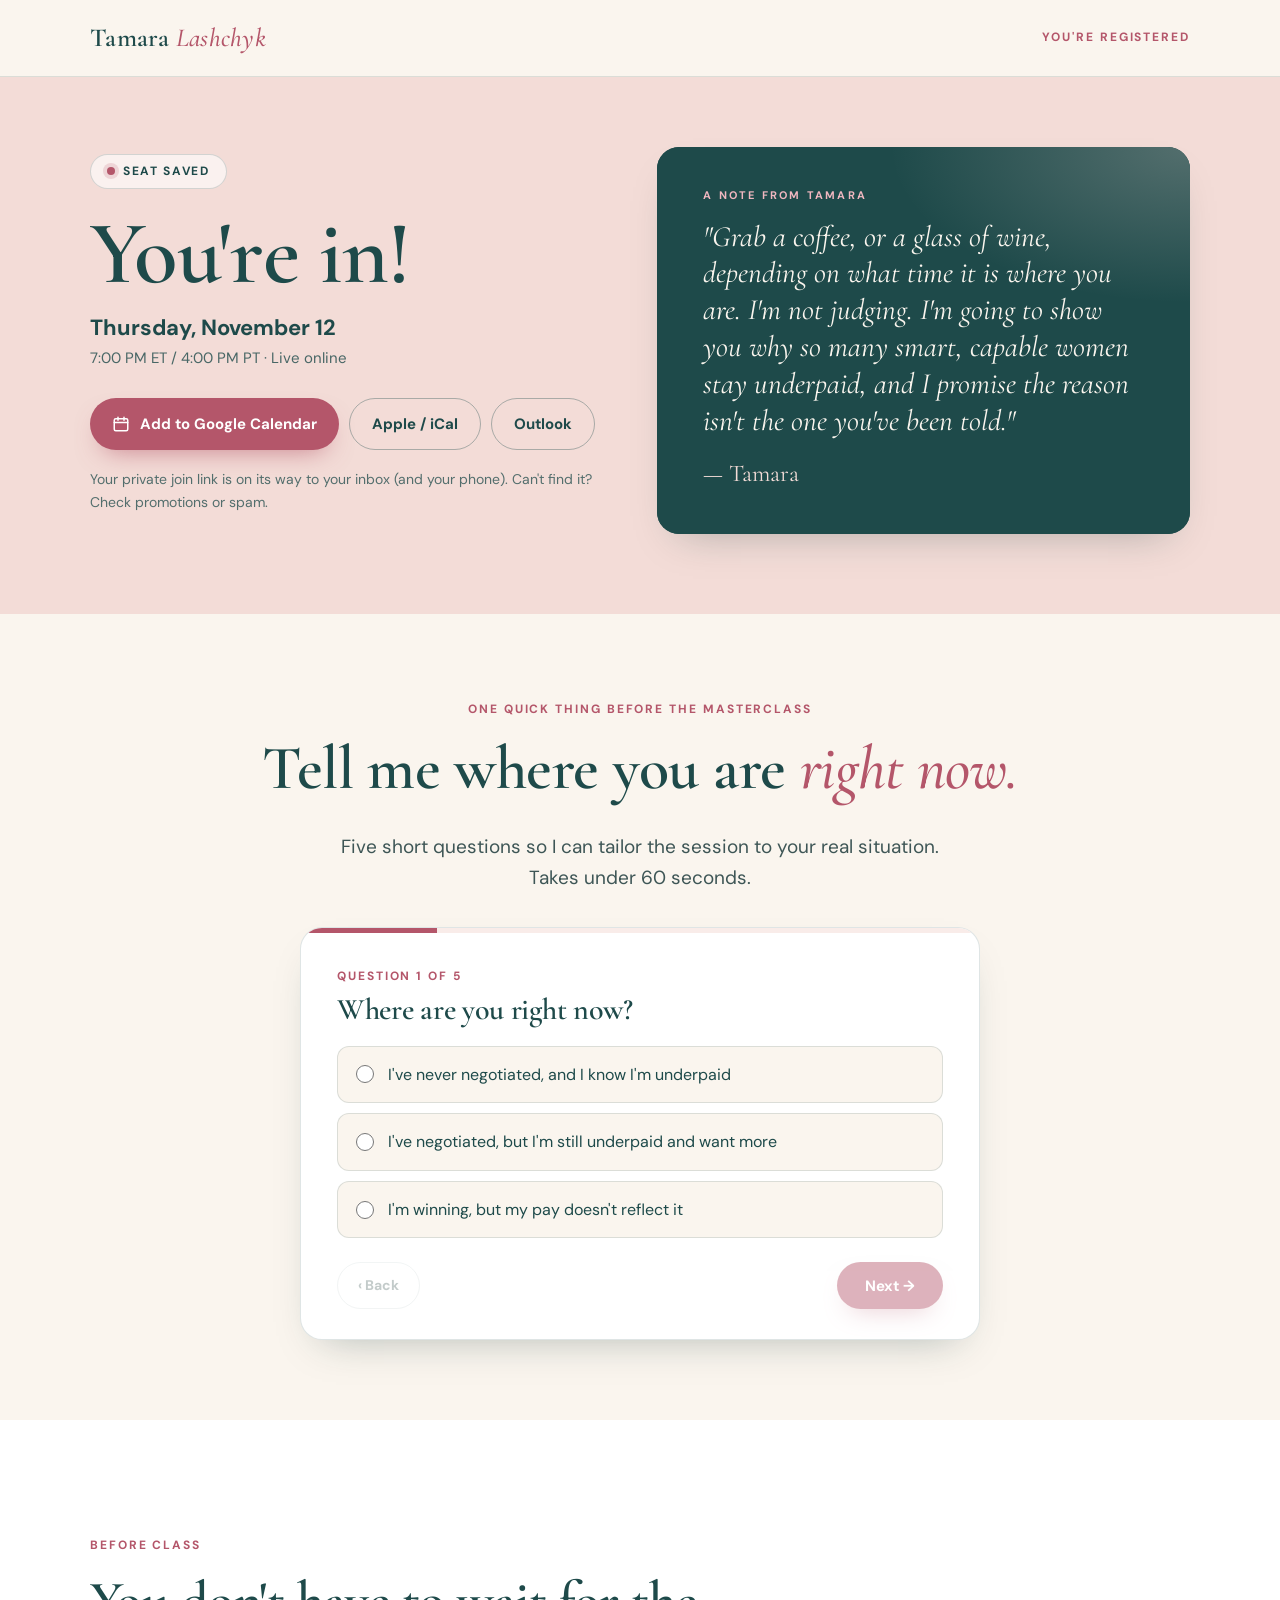
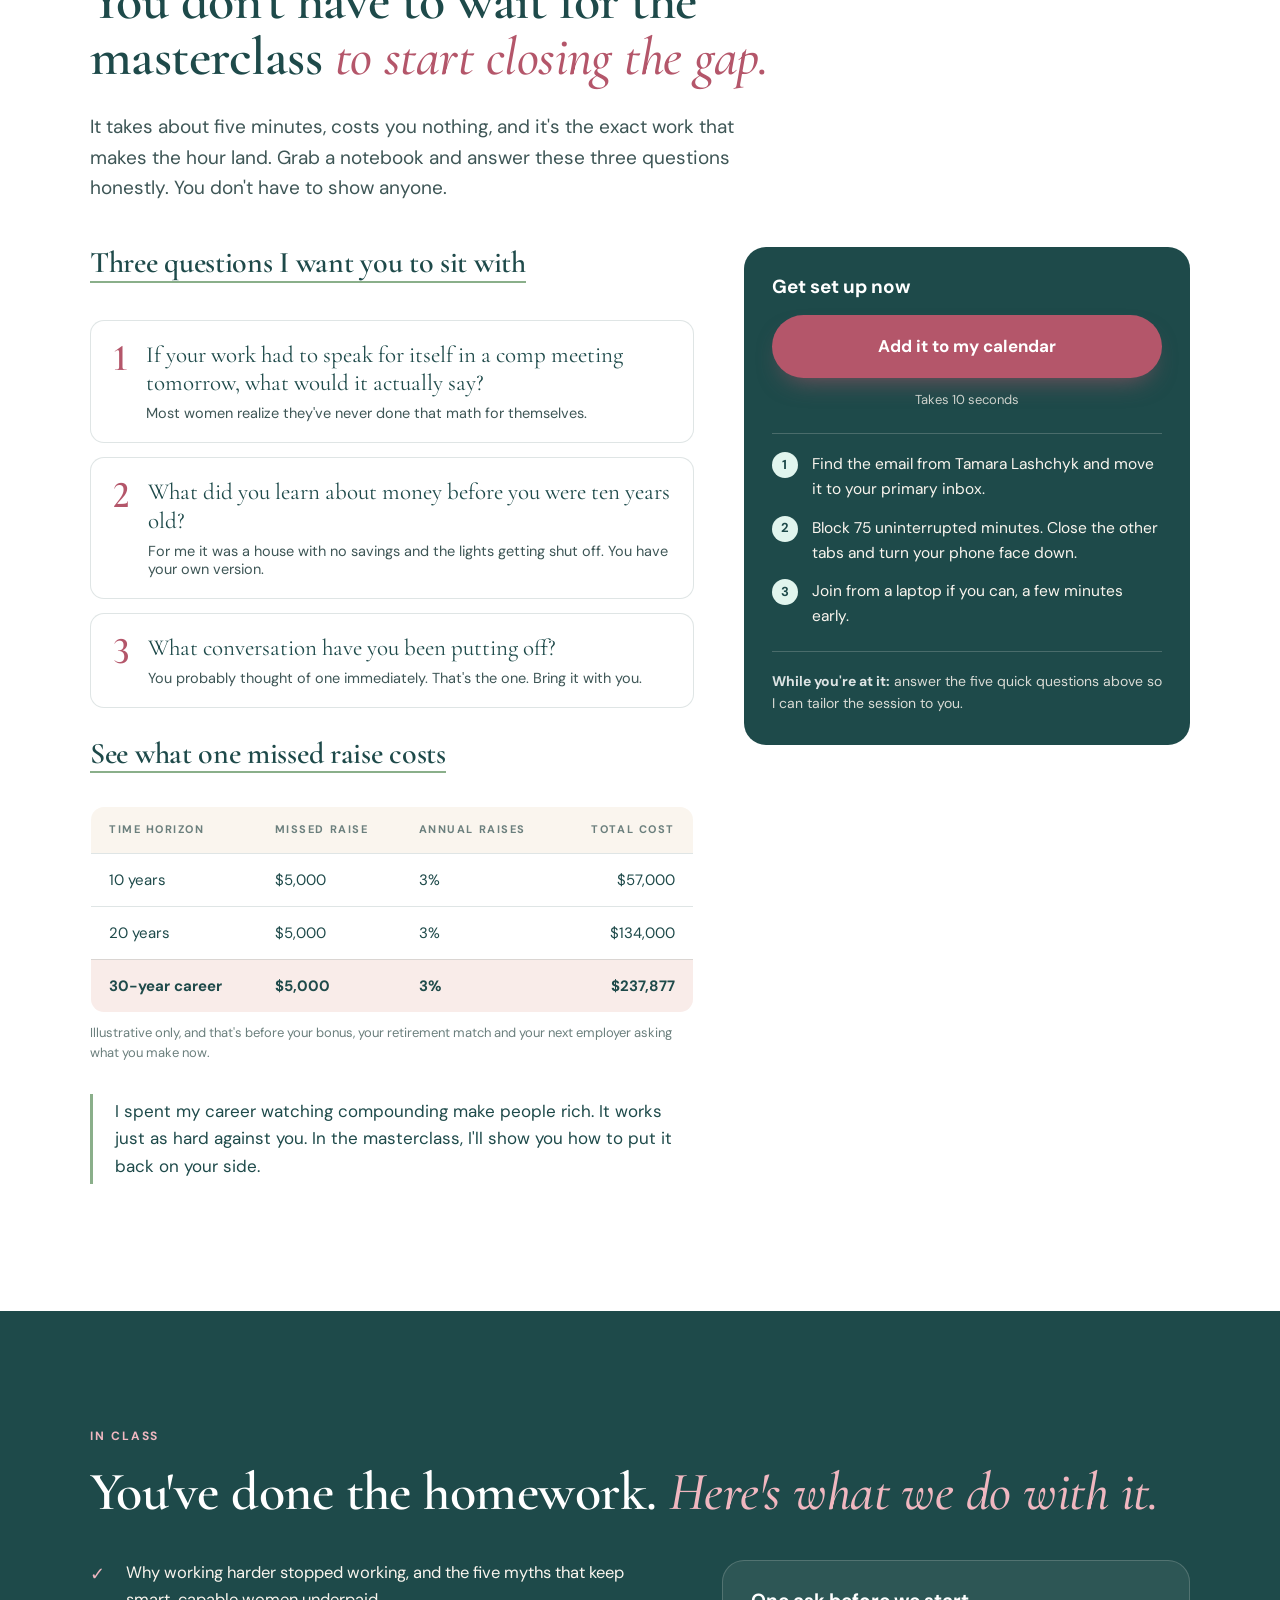
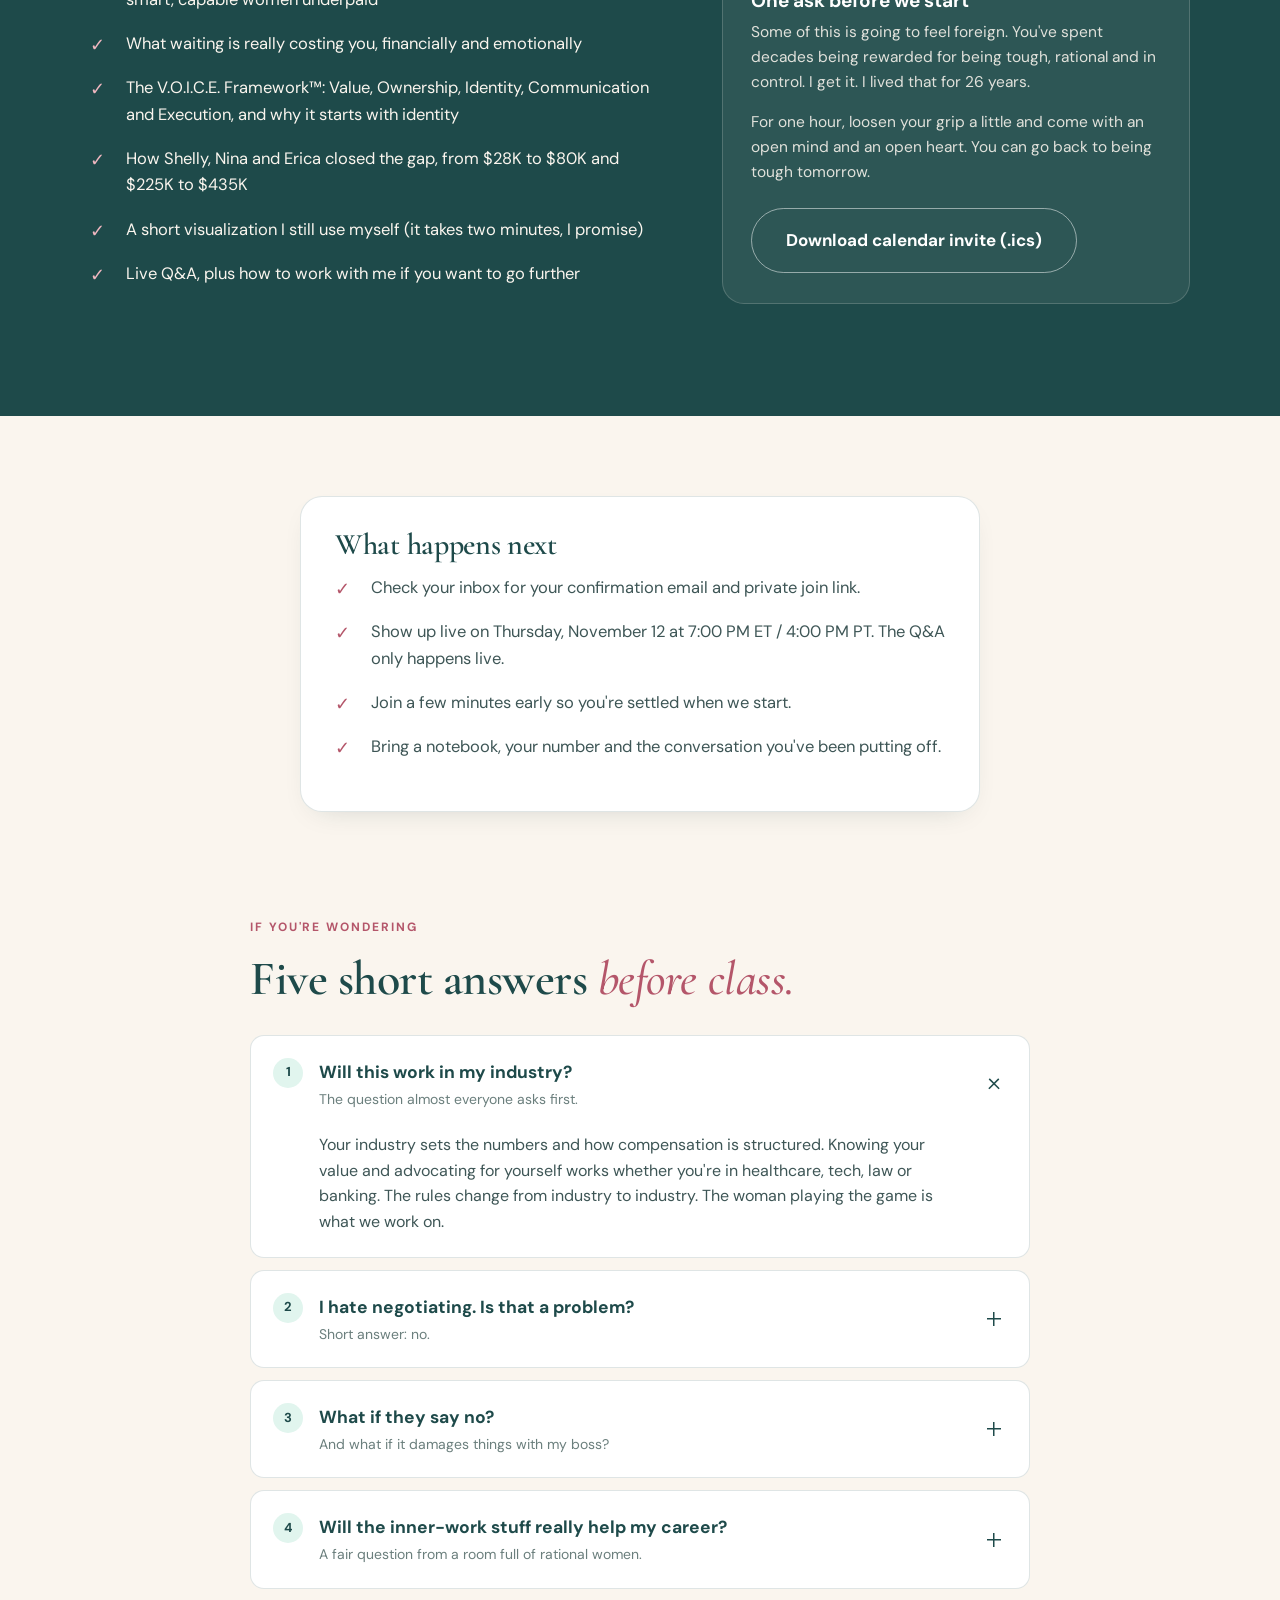
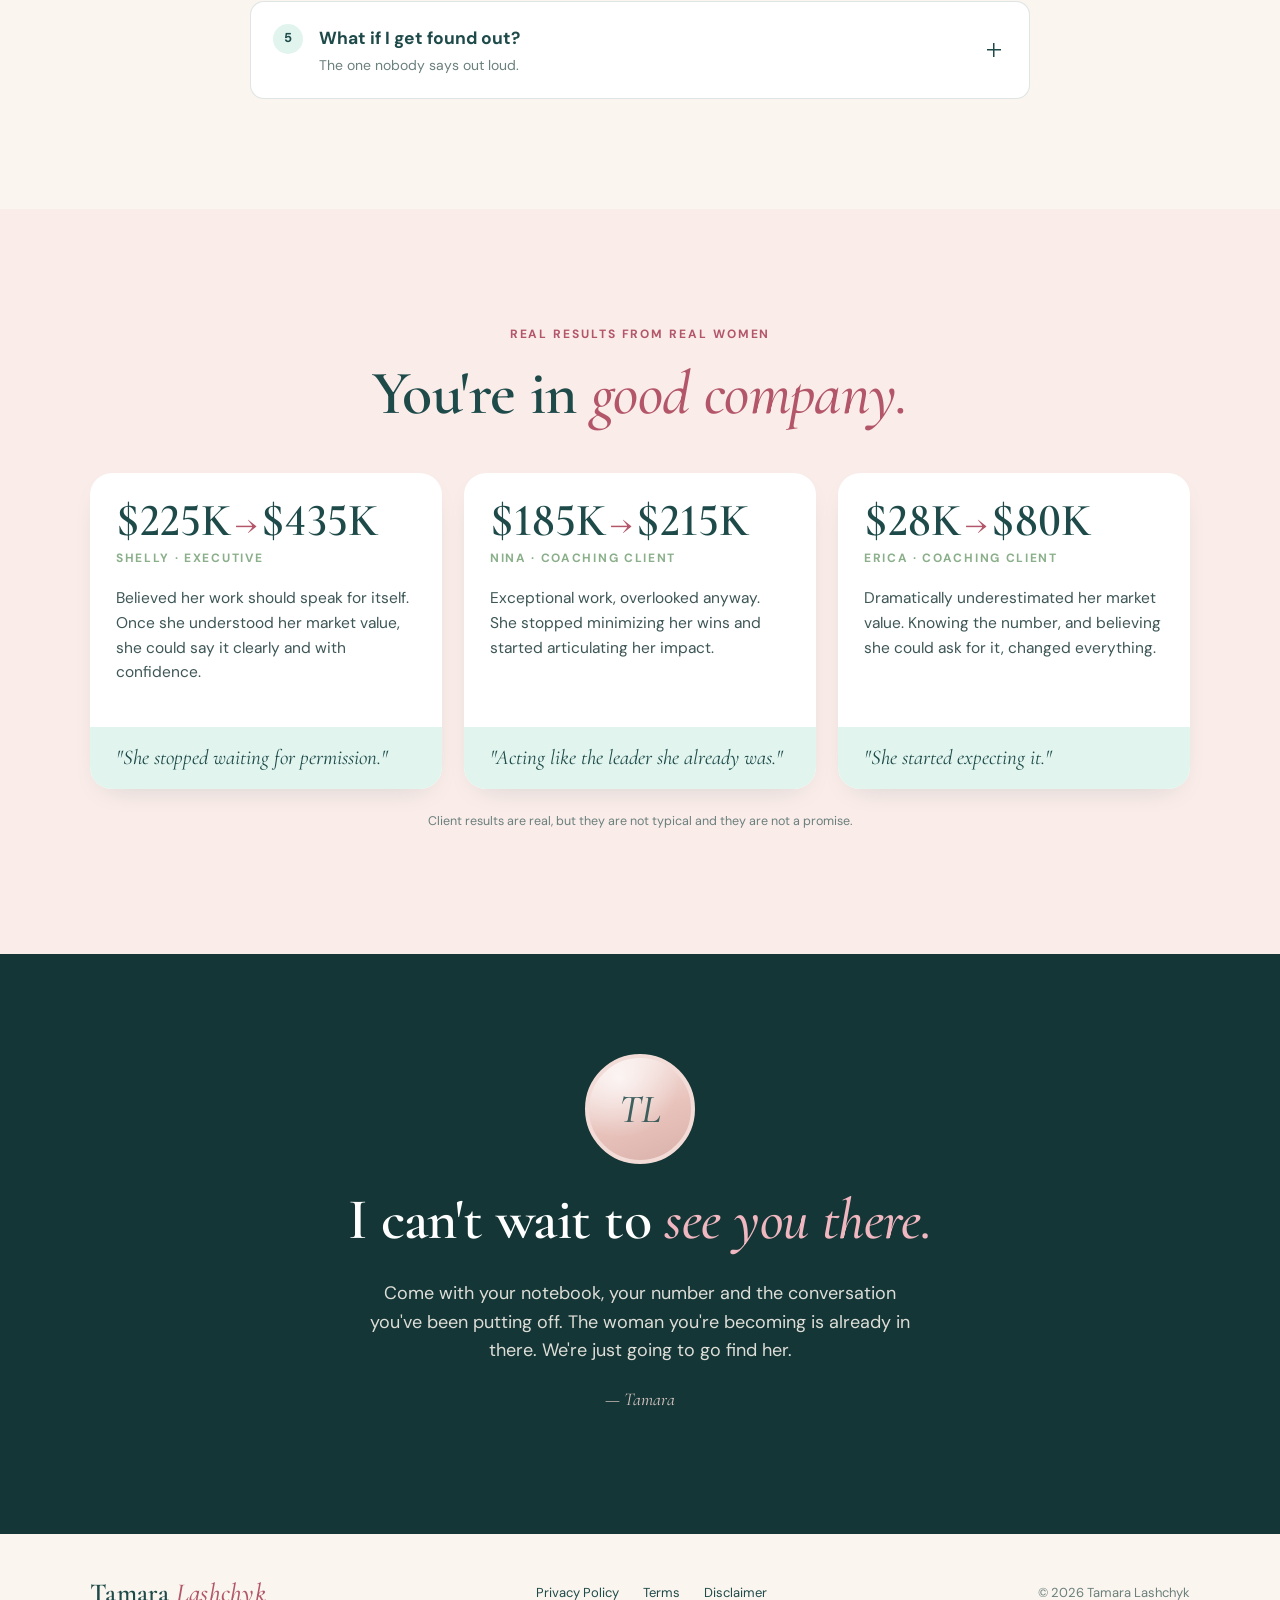
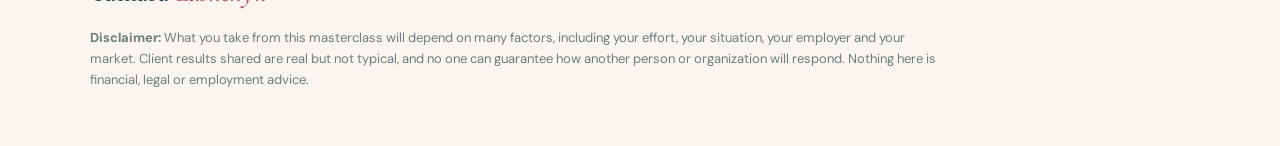
==== confirmation.html @ 2e0321df "Add masterclass landing and confirmation pages Landing page (registration with GHL form embed, count" ====
<!doctype html>
<html lang="en">
<head>
  <meta charset="utf-8" />
  <meta name="viewport" content="width=device-width, initial-scale=1" />
  <title>You're In! | Free Masterclass with Tamara Lashchyk</title>
  <meta name="description" content="Your seat is saved. Here's how to get ready for the masterclass with Tamara Lashchyk." />
  <meta name="robots" content="noindex" />
  <meta name="theme-color" content="#1E4A4A" />
  <link rel="preconnect" href="https://fonts.googleapis.com" />
  <link rel="preconnect" href="https://fonts.gstatic.com" crossorigin />
  <link href="https://fonts.googleapis.com/css2?family=Cormorant+Garamond:ital,wght@0,500;0,600;0,700;1,500;1,600&family=DM+Sans:opsz,wght@9..40,400;9..40,500;9..40,700&display=swap" rel="stylesheet" />
  <link rel="stylesheet" href="assets/css/styles.css" />
</head>
<body>

  <header class="topbar">
    <div class="wrap">
      <a class="wordmark" href="https://tamaralashchyk.com/">Tamara <span>Lashchyk</span></a>
      <span class="topbar__tag">You're registered</span>
    </div>
  </header>

  <main>

    <!-- ============ HERO ============ -->
    <section class="c-hero">
      <div class="wrap c-hero__grid">
        <div>
          <span class="pill"><span class="dot"></span>Seat saved</span>
          <h1>You're in<span data-first-name></span>!</h1>
          <p class="c-hero__when" data-event="day">Thursday, November 12</p>
          <p class="c-hero__tz"><span data-event="et">7:00 PM ET</span> / <span data-event="pt">4:00 PM PT</span> · Live online</p>

          <div class="cal-btns">
            <a class="btn btn--sm" href="#" data-cal="google">
              <svg width="18" height="18" viewBox="0 0 24 24" fill="none" stroke="currentColor" stroke-width="2" stroke-linecap="round" stroke-linejoin="round" aria-hidden="true"><rect x="3" y="5" width="18" height="16" rx="2"/><path d="M16 3v4M8 3v4M3 10h18"/></svg>
              Add to Google Calendar
            </a>
            <a class="btn btn--sm btn--outline" href="#" data-cal="ics">Apple / iCal</a>
            <a class="btn btn--sm btn--outline" href="#" data-cal="outlook">Outlook</a>
          </div>
          <p class="c-hero__fine">Your private join link is on its way to your inbox (and your phone). Can't find it? Check promotions or spam.</p>
        </div>

        <div class="video" data-welcome-video>
          <div class="video__note">
            <small>A note from Tamara</small>
            <p>"Grab a coffee, or a glass of wine, depending on what time it is where you are. I'm not judging. I'm going to show you why so many smart, capable women stay underpaid, and I promise the reason isn't the one you've been told."</p>
            <span>— Tamara</span>
          </div>
        </div>
      </div>
    </section>

    <!-- ============ PRE-CLASS QUESTIONS ============ -->
    <section class="section section--tight quiz-section">
      <div class="wrap">
        <div class="center reveal" style="margin-bottom:34px">
          <span class="eyebrow">One quick thing before the masterclass</span>
          <h2 class="h2">Tell me where you are <em>right now.</em></h2>
          <p class="lede" style="max-width:600px;margin:0 auto">Five short questions so I can tailor the session to your real situation. Takes under 60 seconds.</p>
        </div>

        <div class="quiz reveal" data-quiz>
          <div class="quiz__bar"><span></span></div>
          <div class="quiz__body">

            <div class="quiz__step">
              <div class="quiz__count">Question 1 of 5</div>
              <h3 class="quiz__q">Where are you right now?</h3>
              <div class="quiz__opts">
                <label class="quiz__opt"><input type="radio" name="q1" value="I've never negotiated, and I know I'm underpaid" />I've never negotiated, and I know I'm underpaid</label>
                <label class="quiz__opt"><input type="radio" name="q1" value="I've negotiated, but I'm still underpaid and want more" />I've negotiated, but I'm still underpaid and want more</label>
                <label class="quiz__opt"><input type="radio" name="q1" value="I'm winning, but my pay doesn't reflect it" />I'm winning, but my pay doesn't reflect it</label>
              </div>
            </div>

            <div class="quiz__step">
              <div class="quiz__count">Question 2 of 5</div>
              <h3 class="quiz__q">Which industry are you in?</h3>
              <div class="quiz__opts">
                <label class="quiz__opt"><input type="radio" name="q2" value="Finance / banking" />Finance or banking</label>
                <label class="quiz__opt"><input type="radio" name="q2" value="Technology" />Technology</label>
                <label class="quiz__opt"><input type="radio" name="q2" value="Healthcare / legal / consulting" />Healthcare, legal or consulting</label>
                <label class="quiz__opt"><input type="radio" name="q2" value="Marketing / operations / other corporate" />Marketing, operations or another corporate role</label>
              </div>
            </div>

            <div class="quiz__step">
              <div class="quiz__count">Question 3 of 5</div>
              <h3 class="quiz__q">What's your current total compensation?</h3>
              <div class="quiz__opts">
                <label class="quiz__opt"><input type="radio" name="q3" value="Under $100K" />Under $100K</label>
                <label class="quiz__opt"><input type="radio" name="q3" value="$100K–$150K" />$100K–$150K</label>
                <label class="quiz__opt"><input type="radio" name="q3" value="$150K–$300K" />$150K–$300K</label>
                <label class="quiz__opt"><input type="radio" name="q3" value="$300K+" />$300K+</label>
              </div>
            </div>

            <div class="quiz__step">
              <div class="quiz__count">Question 4 of 5</div>
              <h3 class="quiz__q">When is your next big career conversation?</h3>
              <div class="quiz__opts">
                <label class="quiz__opt"><input type="radio" name="q4" value="In the next 30 days" />In the next 30 days</label>
                <label class="quiz__opt"><input type="radio" name="q4" value="In the next 3 months" />In the next 3 months</label>
                <label class="quiz__opt"><input type="radio" name="q4" value="At my next annual review" />At my next annual review</label>
                <label class="quiz__opt"><input type="radio" name="q4" value="I've been putting it off" />Honestly? I've been putting it off</label>
              </div>
            </div>

            <div class="quiz__step">
              <div class="quiz__count">Question 5 of 5 · Optional</div>
              <h3 class="quiz__q">What's the one thing you want answered in the masterclass?</h3>
              <textarea name="q5" placeholder="Be as honest as you like. I read every one."></textarea>
            </div>

            <div class="quiz__nav">
              <button type="button" class="quiz__back">‹ Back</button>
              <button type="button" class="btn quiz__next">Next →</button>
            </div>

            <div class="quiz__done" hidden>
              <span class="eyebrow">Got it, thank you</span>
              <h3>I'll see you <em>in the room.</em></h3>
              <p>Your answers help me shape the session around where you actually are.</p>
            </div>
          </div>
        </div>
      </div>
    </section>

    <!-- ============ BEFORE CLASS ============ -->
    <section class="section before" style="background:var(--white)">
      <div class="wrap">
        <span class="eyebrow">Before class</span>
        <h2>You don't have to wait for the masterclass <em>to start closing the gap.</em></h2>
        <p class="lede">It takes about five minutes, costs you nothing, and it's the exact work that makes the hour land. Grab a notebook and answer these three questions honestly. You don't have to show anyone.</p>

        <div class="before__grid">
          <div>
            <h3>Three questions I want you to sit with</h3>
            <div class="prompts">
              <div class="prompt reveal">
                <b>1</b>
                <p>If your work had to speak for itself in a comp meeting tomorrow, what would it actually say?<span>Most women realize they've never done that math for themselves.</span></p>
              </div>
              <div class="prompt reveal">
                <b>2</b>
                <p>What did you learn about money before you were ten years old?<span>For me it was a house with no savings and the lights getting shut off. You have your own version.</span></p>
              </div>
              <div class="prompt reveal">
                <b>3</b>
                <p>What conversation have you been putting off?<span>You probably thought of one immediately. That's the one. Bring it with you.</span></p>
              </div>
            </div>

            <h3>See what one missed raise costs</h3>
            <table class="math-table" style="margin-top:18px">
              <thead>
                <tr><th>Time horizon</th><th>Missed raise</th><th>Annual raises</th><th>Total cost</th></tr>
              </thead>
              <tbody>
                <tr><td>10 years</td><td>$5,000</td><td>3%</td><td>$57,000</td></tr>
                <tr><td>20 years</td><td>$5,000</td><td>3%</td><td>$134,000</td></tr>
                <tr class="hl"><td>30-year career</td><td>$5,000</td><td>3%</td><td>$237,877</td></tr>
              </tbody>
            </table>
            <p class="table-note">Illustrative only, and that's before your bonus, your retirement match and your next employer asking what you make now.</p>

            <p class="callout">I spent my career watching compounding make people rich. It works just as hard against you. In the masterclass, I'll show you how to put it back on your side.</p>
          </div>

          <aside class="do-card">
            <h4>Get set up now</h4>
            <a class="btn btn--block" href="#" data-cal="google">Add it to my calendar</a>
            <p class="do-card__time">Takes 10 seconds</p>
            <hr />
            <ol>
              <li>Find the email from Tamara Lashchyk and move it to your primary inbox.</li>
              <li>Block 75 uninterrupted minutes. Close the other tabs and turn your phone face down.</li>
              <li>Join from a laptop if you can, a few minutes early.</li>
            </ol>
            <hr />
            <p class="do-card__tip"><strong>While you're at it:</strong> answer the five quick questions above so I can tailor the session to you.</p>
          </aside>
        </div>
      </div>
    </section>

    <!-- ============ IN CLASS ============ -->
    <section class="section inclass">
      <div class="wrap">
        <span class="eyebrow eyebrow--light">In class</span>
        <h2>You've done the homework. <em>Here's what we do with it.</em></h2>
        <div class="inclass__grid" style="margin-top:40px">
          <ul class="checks">
            <li>Why working harder stopped working, and the five myths that keep smart, capable women underpaid</li>
            <li>What waiting is really costing you, financially and emotionally</li>
            <li>The V.O.I.C.E. Framework™: Value, Ownership, Identity, Communication and Execution, and why it starts with identity</li>
            <li>How Shelly, Nina and Erica closed the gap, from $28K to $80K and $225K to $435K</li>
            <li>A short visualization I still use myself (it takes two minutes, I promise)</li>
            <li>Live Q&amp;A, plus how to work with me if you want to go further</li>
          </ul>
          <div class="setup-card">
            <h4>One ask before we start</h4>
            <p>Some of this is going to feel foreign. You've spent decades being rewarded for being tough, rational and in control. I get it. I lived that for 26 years.</p>
            <p>For one hour, loosen your grip a little and come with an open mind and an open heart. You can go back to being tough tomorrow.</p>
            <a class="btn btn--ghost" href="#" data-cal="ics">Download calendar invite (.ics)</a>
          </div>
        </div>
      </div>
    </section>

    <!-- ============ WHAT HAPPENS NEXT ============ -->
    <section class="section section--tight">
      <div class="wrap">
        <div class="next-card reveal">
          <h3>What happens next</h3>
          <ul class="checks">
            <li>Check your inbox for your confirmation email and private join link.</li>
            <li>Show up live on <span data-event="full">Thursday, November 12 at 7:00 PM ET / 4:00 PM PT</span>. The Q&amp;A only happens live.</li>
            <li>Join a few minutes early so you're settled when we start.</li>
            <li>Bring a notebook, your number and the conversation you've been putting off.</li>
          </ul>
        </div>
      </div>
    </section>

    <!-- ============ FAQ ============ -->
    <section class="section" style="padding-top:20px">
      <div class="wrap wrap--narrow">
        <div class="reveal" style="margin-bottom:30px">
          <span class="eyebrow">If you're wondering</span>
          <h2 class="h2" style="font-size:clamp(36px,4vw,48px)">Five short answers <em>before class.</em></h2>
        </div>
        <div class="faq faq--cards reveal">
          <details open>
            <summary><span class="n">1</span><span>Will this work in my industry?<small>The question almost everyone asks first.</small></span></summary>
            <div><p>Your industry sets the numbers and how compensation is structured. Knowing your value and advocating for yourself works whether you're in healthcare, tech, law or banking. The rules change from industry to industry. The woman playing the game is what we work on.</p></div>
          </details>
          <details>
            <summary><span class="n">2</span><span>I hate negotiating. Is that a problem?<small>Short answer: no.</small></span></summary>
            <div><p>Negotiating isn't asking for a favor. It's a business conversation about the value you create. And your company knows exactly how expensive it would be to replace you, even if nobody ever says it out loud.</p></div>
          </details>
          <details>
            <summary><span class="n">3</span><span>What if they say no?<small>And what if it damages things with my boss?</small></span></summary>
            <div><p>Then you've learned something. A no tells you what's possible, what needs to happen next and sometimes whether you're in the right place at all. A well-prepared, professional conversation doesn't wreck a healthy relationship.</p></div>
          </details>
          <details>
            <summary><span class="n">4</span><span>Will the inner-work stuff really help my career?<small>A fair question from a room full of rational women.</small></span></summary>
            <div><p>The identity work is what makes the strategy land. People respond to who's saying the words far more than to the words themselves. You'll see exactly what that shift did for Shelly, Nina and Erica.</p></div>
          </details>
          <details>
            <summary><span class="n">5</span><span>What if I get found out?<small>The one nobody says out loud.</small></span></summary>
            <div><p>Almost every high achiever I've worked with has felt this, including me, as the highest-paid person in my division. It hits the most capable people hardest. Your results are real. We work on letting you actually own them.</p></div>
          </details>
        </div>
      </div>
    </section>

    <!-- ============ RESULTS ============ -->
    <section class="section results-section">
      <div class="wrap">
        <div class="center reveal" style="margin-bottom:46px">
          <span class="eyebrow">Real results from real women</span>
          <h2 class="h2">You're in <em>good company.</em></h2>
        </div>
        <div class="results">
          <article class="result reveal">
            <div class="result__num">$225K<i>→</i>$435K</div>
            <div class="result__label">Shelly · Executive</div>
            <p class="result__body">Believed her work should speak for itself. Once she understood her market value, she could say it clearly and with confidence.</p>
            <p class="result__shift">"She stopped waiting for permission."</p>
          </article>
          <article class="result reveal">
            <div class="result__num">$185K<i>→</i>$215K</div>
            <div class="result__label">Nina · Coaching client</div>
            <p class="result__body">Exceptional work, overlooked anyway. She stopped minimizing her wins and started articulating her impact.</p>
            <p class="result__shift">"Acting like the leader she already was."</p>
          </article>
          <article class="result reveal">
            <div class="result__num">$28K<i>→</i>$80K</div>
            <div class="result__label">Erica · Coaching client</div>
            <p class="result__body">Dramatically underestimated her market value. Knowing the number, and believing she could ask for it, changed everything.</p>
            <p class="result__shift">"She started expecting it."</p>
          </article>
        </div>
        <p class="disclaimer-inline">Client results are real, but they are not typical and they are not a promise.</p>
      </div>
    </section>

    <!-- ============ SIGN-OFF ============ -->
    <section class="signoff">
      <div class="wrap reveal">
        <div class="photo signoff__avatar"><div class="photo__ph"><b>TL</b></div><img src="assets/images/tamara-avatar.jpg" alt="Tamara Lashchyk" loading="lazy" onerror="this.remove()" /></div>
        <h2>I can't wait to <em>see you there.</em></h2>
        <p>Come with your notebook, your number and the conversation you've been putting off. The woman you're becoming is already in there. We're just going to go find her.</p>
        <p class="sig">— Tamara</p>
      </div>
    </section>

  </main>

  <footer class="footer">
    <div class="wrap">
      <div class="footer__row">
        <a class="wordmark" href="https://tamaralashchyk.com/">Tamara <span>Lashchyk</span></a>
        <nav>
          <a href="#">Privacy Policy</a>
          <a href="#">Terms</a>
          <a href="#">Disclaimer</a>
        </nav>
        <span>© <span data-year>2026</span> Tamara Lashchyk</span>
      </div>
      <p><strong>Disclaimer:</strong> What you take from this masterclass will depend on many factors, including your effort, your situation, your employer and your market. Client results shared are real but not typical, and no one can guarantee how another person or organization will respond. Nothing here is financial, legal or employment advice.</p>
    </div>
  </footer>

  <script src="assets/js/main.js"></script>
</body>
</html>
---- assets/css/styles.css ----
/* ==========================================================================
   Tamara Lashchyk — Masterclass funnel
   Layout modeled on Dow Janes, palette = Tamara brand + soft blush/rose
   ========================================================================== */

:root {
  /* Tamara brand */
  --teal: #1e4a4a;
  --teal-deep: #153636;
  --teal-soft: #2b5c5c;
  --sage: #8aaf8a;
  --sage-mist: #e1f5ee;
  --linen: #faf5ee;

  /* Feminine accents */
  --blush: #f3dcd7;
  --blush-soft: #f9ece9;
  --blush-deep: #e8c3bc;
  --rose: #b4566a;
  --rose-hover: #9c4659;
  --rose-light: #f0b7c0;
  --champagne: #c9a27e;

  /* Text */
  --ink: #1e4a4a;
  --body: #3e5656;
  --muted: #6b7f7d;
  --line: rgba(30, 74, 74, 0.14);
  --white: #ffffff;

  --serif: "Cormorant Garamond", "Times New Roman", serif;
  --sans: "DM Sans", system-ui, -apple-system, "Segoe UI", sans-serif;

  --radius: 14px;
  --radius-lg: 22px;
  --shadow: 0 18px 40px -22px rgba(21, 54, 54, 0.35);
  --shadow-soft: 0 10px 30px -18px rgba(21, 54, 54, 0.25);
  --wrap: 1180px;
}

*,
*::before,
*::after { box-sizing: border-box; }

html { scroll-behavior: smooth; }

body {
  margin: 0;
  font-family: var(--sans);
  font-size: 17px;
  line-height: 1.6;
  color: var(--body);
  background: var(--linen);
  -webkit-font-smoothing: antialiased;
}

img { max-width: 100%; display: block; }
a { color: inherit; }

h1, h2, h3, h4 {
  font-family: var(--serif);
  color: var(--ink);
  font-weight: 600;
  line-height: 1.04;
  letter-spacing: -0.01em;
  margin: 0 0 0.5em;
  font-variant-numeric: lining-nums;
}
h1 em, h2 em, h3 em {
  font-style: italic;
  font-weight: 500;
  color: var(--rose);
}

p { margin: 0 0 1em; }

.wrap {
  width: 100%;
  max-width: var(--wrap);
  margin: 0 auto;
  padding: 0 40px;
}
.wrap--narrow { max-width: 860px; }

.section { padding: 110px 0; }
.section--tight { padding: 80px 0; }

.eyebrow {
  display: inline-block;
  font-family: var(--sans);
  font-size: 12px;
  font-weight: 700;
  letter-spacing: 0.16em;
  text-transform: uppercase;
  color: var(--rose);
  margin-bottom: 18px;
}
.eyebrow--light { color: var(--rose-light); }

.h2 { font-size: clamp(40px, 5vw, 62px); }
.lede { font-size: 19px; color: var(--body); }

.split-head {
  display: grid;
  grid-template-columns: 1.1fr 1fr;
  gap: 60px;
  align-items: end;
  margin-bottom: 60px;
}
.split-head p { font-size: 18px; margin: 0; }

.center { text-align: center; }

/* ---------- Buttons ---------- */
.btn {
  display: inline-flex;
  align-items: center;
  justify-content: center;
  gap: 10px;
  padding: 18px 34px;
  border-radius: 999px;
  border: 0;
  background: var(--rose);
  color: var(--white);
  font-family: var(--sans);
  font-size: 17px;
  font-weight: 700;
  text-decoration: none;
  cursor: pointer;
  transition: background 0.2s ease, transform 0.2s ease, box-shadow 0.2s ease;
  box-shadow: 0 12px 26px -12px rgba(180, 86, 106, 0.7);
}
.btn:hover { background: var(--rose-hover); transform: translateY(-1px); }
.btn:focus-visible { outline: 3px solid var(--teal); outline-offset: 3px; }
.btn--stack { flex-direction: column; gap: 2px; padding: 16px 40px; }
.btn--stack small {
  font-size: 10.5px;
  letter-spacing: 0.16em;
  text-transform: uppercase;
  font-weight: 700;
  opacity: 0.85;
}
.btn--ghost {
  background: transparent;
  color: var(--white);
  border: 1.5px solid rgba(255, 255, 255, 0.5);
  box-shadow: none;
}
.btn--ghost:hover { background: rgba(255, 255, 255, 0.08); }
.btn--teal { background: var(--teal); box-shadow: 0 12px 26px -12px rgba(30, 74, 74, 0.6); }
.btn--teal:hover { background: var(--teal-deep); }
.btn--block { width: 100%; }

.text-link {
  display: inline-flex;
  align-items: center;
  gap: 10px;
  font-weight: 700;
  color: var(--ink);
  text-decoration: none;
  border-bottom: 1.5px solid var(--rose);
  padding-bottom: 2px;
}
.text-link:hover { color: var(--rose); }

.pill {
  display: inline-flex;
  align-items: center;
  gap: 8px;
  padding: 7px 16px;
  border-radius: 999px;
  font-size: 12px;
  font-weight: 700;
  letter-spacing: 0.14em;
  text-transform: uppercase;
  background: rgba(255, 255, 255, 0.6);
  color: var(--teal);
  border: 1px solid rgba(30, 74, 74, 0.18);
}
.pill .dot {
  width: 8px;
  height: 8px;
  border-radius: 50%;
  background: var(--rose);
  box-shadow: 0 0 0 4px rgba(180, 86, 106, 0.18);
  animation: pulse 2s infinite;
}
@keyframes pulse {
  0%, 100% { box-shadow: 0 0 0 4px rgba(180, 86, 106, 0.18); }
  50% { box-shadow: 0 0 0 7px rgba(180, 86, 106, 0.05); }
}

/* ---------- Top bar ---------- */
.topbar {
  background: var(--linen);
  border-bottom: 1px solid var(--line);
}
.topbar .wrap {
  display: flex;
  align-items: center;
  justify-content: space-between;
  height: 76px;
}
.wordmark {
  font-family: var(--serif);
  font-size: 26px;
  font-weight: 600;
  color: var(--teal);
  text-decoration: none;
  letter-spacing: 0.01em;
  line-height: 1;
}
.wordmark span { font-style: italic; font-weight: 500; color: var(--rose); }
.topbar__tag {
  font-size: 12px;
  font-weight: 700;
  letter-spacing: 0.16em;
  text-transform: uppercase;
  color: var(--rose);
}

/* ---------- Photos & placeholders ---------- */
.photo {
  position: relative;
  overflow: hidden;
  border-radius: var(--radius-lg);
  background:
    radial-gradient(circle at 30% 20%, rgba(255, 255, 255, 0.7), transparent 55%),
    linear-gradient(160deg, var(--blush-soft) 0%, var(--blush-deep) 55%, #d9b1aa 100%);
}
.photo img {
  position: absolute;
  inset: 0;
  width: 100%;
  height: 100%;
  object-fit: cover;
  z-index: 1;
}
.photo__ph {
  position: absolute;
  inset: 0;
  display: flex;
  flex-direction: column;
  align-items: center;
  justify-content: center;
  gap: 8px;
  color: var(--teal);
  text-align: center;
  padding: 24px;
}
.photo__ph b {
  font-family: var(--serif);
  font-size: 92px;
  font-weight: 500;
  font-style: italic;
  line-height: 1;
  opacity: 0.85;
}
.photo__ph small {
  font-size: 11px;
  letter-spacing: 0.16em;
  text-transform: uppercase;
  font-weight: 700;
  opacity: 0.6;
}

/* ---------- HERO (landing) ---------- */
.hero {
  background:
    radial-gradient(1200px 500px at 90% -10%, rgba(255, 255, 255, 0.55), transparent 60%),
    var(--blush);
  padding: 70px 0 90px;
}
.hero__grid {
  display: grid;
  grid-template-columns: 1.05fr 0.95fr;
  grid-template-areas: "copy visual" "form visual";
  grid-template-rows: auto 1fr;
  column-gap: 60px;
  row-gap: 4px;
  align-items: start;
}
.hero__copy { grid-area: copy; }
.hero__visual { grid-area: visual; }
.hero .form-card { grid-area: form; }
.hero__meta {
  display: flex;
  flex-wrap: wrap;
  align-items: center;
  gap: 14px;
  margin-bottom: 26px;
}
.hero__date {
  font-weight: 700;
  color: var(--teal);
  font-size: 15px;
}
.hero h1 {
  font-size: clamp(44px, 5.4vw, 72px);
  margin-bottom: 22px;
}
.hero h1 .num {
  position: relative;
  white-space: nowrap;
  color: var(--teal);
}
.hero h1 .num::after {
  content: "";
  position: absolute;
  left: -2px;
  right: -2px;
  bottom: 0.08em;
  height: 0.22em;
  background: rgba(180, 86, 106, 0.28);
  z-index: -1;
  border-radius: 3px;
}
.hero h1 em { display: block; }
.hero .lede { max-width: 540px; margin-bottom: 30px; }
.hero__visual { position: sticky; top: 24px; }
.hero__photo { aspect-ratio: 4 / 4.6; box-shadow: var(--shadow); }
.hero__caption {
  display: flex;
  justify-content: space-between;
  gap: 16px;
  margin-top: 14px;
  font-size: 13px;
  color: var(--teal);
}
.hero__caption strong { font-size: 15px; }

/* Countdown (overlay on hero photo) */
.countdown-wrap {
  position: absolute;
  left: 0;
  right: 0;
  bottom: 0;
  z-index: 2;
  padding: 70px 20px 22px;
  background: linear-gradient(180deg, transparent 0%, rgba(21, 54, 54, 0.82) 60%);
  text-align: center;
}
.countdown-wrap__label {
  font-size: 11px;
  letter-spacing: 0.2em;
  text-transform: uppercase;
  font-weight: 700;
  color: var(--rose-light);
  margin-bottom: 10px;
}
.countdown {
  display: flex;
  justify-content: center;
  gap: 10px;
}
.countdown__cell {
  min-width: 74px;
  padding: 10px 6px 8px;
  border-radius: 12px;
  background: rgba(250, 245, 238, 0.12);
  border: 1px solid rgba(250, 245, 238, 0.25);
  backdrop-filter: blur(6px);
  -webkit-backdrop-filter: blur(6px);
  color: var(--white);
}
.countdown__num {
  display: block;
  font-variant-numeric: lining-nums tabular-nums;
  font-family: var(--serif);
  font-size: 38px;
  font-weight: 600;
  line-height: 1;
}
.countdown__unit {
  font-size: 10px;
  letter-spacing: 0.16em;
  text-transform: uppercase;
  opacity: 0.8;
}
.countdown--light .countdown__cell {
  background: var(--white);
  border-color: var(--line);
  color: var(--teal);
  backdrop-filter: none;
}

/* ---------- Registration form card ---------- */
.form-card {
  background: var(--white);
  border-radius: var(--radius-lg);
  padding: 28px 28px 22px;
  box-shadow: var(--shadow);
  max-width: 540px;
  scroll-margin-top: 30px;
}
.form-card__head {
  display: flex;
  justify-content: space-between;
  align-items: baseline;
  gap: 12px;
  margin-bottom: 16px;
}
.form-card__head h2 { font-size: 30px; margin: 0; }
.form-card__head span {
  font-size: 12px;
  font-weight: 700;
  letter-spacing: 0.12em;
  text-transform: uppercase;
  color: var(--sage);
  white-space: nowrap;
}
.form-card__fine {
  font-size: 12px;
  color: var(--muted);
  margin: 14px 0 0;
}
.form-card__perks {
  display: flex;
  flex-wrap: wrap;
  gap: 6px 18px;
  margin-top: 16px;
  font-size: 13.5px;
  font-weight: 700;
  color: var(--teal);
}
.form-card__perks span::before {
  content: "✓";
  color: var(--rose);
  margin-right: 6px;
}
.ghl-embed iframe {
  width: 100%;
  min-height: 430px;
  border: 0;
  border-radius: 8px;
}

/* Preview form (shown until a GHL form ID is configured) */
.preview-form {
  display: grid;
  grid-template-columns: 1fr 1fr;
  gap: 12px;
}
.preview-form .full { grid-column: 1 / -1; }
.field label {
  display: block;
  font-size: 12px;
  font-weight: 700;
  letter-spacing: 0.06em;
  color: var(--teal);
  margin-bottom: 6px;
}
.field input {
  width: 100%;
  padding: 14px 16px;
  font: inherit;
  font-size: 16px;
  color: var(--teal);
  background: var(--linen);
  border: 1.5px solid rgba(30, 74, 74, 0.16);
  border-radius: 10px;
  transition: border-color 0.2s, background 0.2s;
}
.field input:focus {
  outline: none;
  border-color: var(--rose);
  background: var(--white);
}
.preview-form .btn { margin-top: 6px; }

/* ---------- Credibility band ---------- */
.cred-band {
  background: var(--teal);
  color: var(--linen);
  padding: 46px 0;
}
.cred-band .wrap {
  display: flex;
  align-items: center;
  justify-content: space-between;
  gap: 40px;
}
.cred-band__stat {
  display: flex;
  align-items: center;
  gap: 22px;
}
.cred-band__stat b {
  font-family: var(--serif);
  font-size: 76px;
  font-weight: 500;
  line-height: 1;
  color: var(--blush);
  white-space: nowrap;
  font-variant-numeric: lining-nums;
}
.cred-band__stat { flex: none; }
.cred-band__stat span { min-width: 200px; max-width: 230px; font-size: 15px; opacity: 0.9; }
.cred-band__logos {
  display: flex;
  align-items: center;
  gap: 34px;
  padding-left: 40px;
  border-left: 1px solid rgba(250, 245, 238, 0.25);
  flex-wrap: wrap;
}
.cred-band__logos small {
  font-size: 10px;
  letter-spacing: 0.2em;
  text-transform: uppercase;
  opacity: 0.7;
  line-height: 1.5;
}
.cred-band__logos span {
  font-family: var(--serif);
  font-size: 23px;
  font-weight: 600;
  white-space: nowrap;
}

/* ---------- Sound familiar ---------- */
.quotes {
  display: grid;
  grid-template-columns: repeat(2, 1fr);
  gap: 22px;
}
.quote-card {
  position: relative;
  background: var(--white);
  border-radius: var(--radius-lg);
  padding: 36px 34px 32px;
  box-shadow: var(--shadow-soft);
  border: 1px solid var(--line);
}
.quote-card::before {
  content: "\201C";
  position: absolute;
  top: 8px;
  right: 26px;
  font-family: var(--serif);
  font-size: 120px;
  line-height: 1;
  color: var(--blush-deep);
}
.quote-card__time {
  font-size: 12px;
  font-weight: 700;
  letter-spacing: 0.14em;
  text-transform: uppercase;
  color: var(--sage);
  margin-bottom: 12px;
}
.quote-card blockquote {
  margin: 0 0 14px;
  font-family: var(--serif);
  font-size: 30px;
  font-weight: 600;
  line-height: 1.1;
  color: var(--teal);
  position: relative;
  z-index: 1;
}
.quote-card p { font-size: 16px; margin: 0; }
.after-note {
  margin: 46px auto 0;
  max-width: 640px;
  text-align: center;
  font-family: var(--serif);
  font-size: 28px;
  font-style: italic;
  color: var(--teal);
  line-height: 1.25;
}

/* ---------- Learn grid ---------- */
.learn {
  display: grid;
  grid-template-columns: repeat(4, 1fr);
  gap: 34px;
}
.learn__icon {
  width: 64px;
  height: 64px;
  border-radius: 50%;
  display: grid;
  place-items: center;
  margin-bottom: 22px;
  color: var(--teal);
}
.learn__icon svg { width: 26px; height: 26px; }
.learn__item:nth-child(1) .learn__icon { background: var(--blush); }
.learn__item:nth-child(2) .learn__icon { background: var(--sage-mist); }
.learn__item:nth-child(3) .learn__icon { background: #efe3d4; }
.learn__item:nth-child(4) .learn__icon { background: var(--blush-soft); border: 1px solid var(--blush-deep); }
.learn__item h3 {
  font-family: var(--sans);
  font-size: 19px;
  font-weight: 700;
  line-height: 1.25;
  letter-spacing: 0;
  margin-bottom: 10px;
}
.learn__item p { font-size: 15.5px; margin: 0; }
.learn-cta { margin-top: 48px; }

/* ---------- V.O.I.C.E. ---------- */
.voice-section { background: var(--sage-mist); }
.voice {
  display: grid;
  grid-template-columns: repeat(5, 1fr);
  gap: 16px;
}
.voice__card {
  background: var(--white);
  border-radius: var(--radius-lg);
  padding: 30px 22px 28px;
  border: 1px solid rgba(138, 175, 138, 0.35);
  transition: transform 0.25s ease, box-shadow 0.25s ease;
}
.voice__card:hover { transform: translateY(-4px); box-shadow: var(--shadow-soft); }
.voice__letter {
  font-variant-numeric: lining-nums;
  font-family: var(--serif);
  font-size: 84px;
  font-weight: 600;
  line-height: 0.9;
  color: var(--teal);
  display: block;
  margin-bottom: 14px;
}
.voice__name {
  font-size: 12px;
  font-weight: 700;
  letter-spacing: 0.16em;
  text-transform: uppercase;
  color: var(--rose);
  display: block;
  margin-bottom: 10px;
}
.voice__card p { font-size: 15.5px; margin: 0; color: var(--body); }
.voice__card--heart {
  background: var(--teal);
  border-color: var(--teal);
  position: relative;
}
.voice__card--heart .voice__letter { color: var(--blush); }
.voice__card--heart .voice__name { color: var(--rose-light); }
.voice__card--heart p { color: var(--linen); }
.voice__card--heart::after {
  content: "The heart of it";
  position: absolute;
  top: -12px;
  left: 50%;
  transform: translateX(-50%);
  background: var(--rose);
  color: var(--white);
  font-size: 10.5px;
  font-weight: 700;
  letter-spacing: 0.14em;
  text-transform: uppercase;
  padding: 5px 12px;
  border-radius: 999px;
  white-space: nowrap;
}

/* ---------- Meet Tamara ---------- */
.meet {
  background: #f1e6dc;
  overflow: hidden;
}
.meet__grid {
  display: grid;
  grid-template-columns: 0.9fr 1.1fr;
  min-height: 720px;
}
.meet__visual {
  position: relative;
  background: var(--linen);
}
.meet__shape {
  position: absolute;
  inset: 0 0 0 30%;
  background: var(--teal);
  border-top-left-radius: 60% 40%;
}
.meet__shape::after {
  content: "";
  position: absolute;
  right: -60px;
  bottom: -60px;
  width: 260px;
  height: 260px;
  border-radius: 50%;
  background: var(--blush-deep);
}
.meet__photo {
  position: absolute;
  left: 40px;
  right: 40px;
  top: 70px;
  bottom: 70px;
  z-index: 1;
  box-shadow: var(--shadow);
}
.meet__tag {
  position: absolute;
  z-index: 3;
  background: var(--white);
  color: var(--teal);
  padding: 6px 14px;
  border-radius: 8px;
  font-size: 14px;
  font-weight: 700;
  box-shadow: var(--shadow-soft);
}
.meet__tag--a { top: 110px; right: 10px; }
.meet__tag--b { bottom: 100px; left: 16px; }
.meet__copy { padding: 90px 60px 90px 70px; }
.meet__copy h2 { font-size: clamp(36px, 4vw, 52px); }
.meet__copy p { font-size: 17px; }
.pullquote {
  margin: 30px 0;
  padding: 4px 0 4px 24px;
  border-left: 3px solid var(--rose);
  font-family: var(--serif);
  font-size: 27px;
  font-style: italic;
  color: var(--teal);
  line-height: 1.25;
}
.creds {
  display: grid;
  grid-template-columns: repeat(3, 1fr);
  gap: 18px;
  padding-top: 26px;
  border-top: 1px solid var(--line);
}
.creds div strong {
  display: block;
  color: var(--teal);
  font-size: 15px;
  line-height: 1.3;
}
.creds div span { font-size: 13px; color: var(--muted); }
.sig {
  font-family: var(--serif);
  font-size: 32px;
  font-style: italic;
  color: var(--rose);
  margin: 20px 0 0;
}

/* ---------- Show-up strip ---------- */
.showup {
  background: var(--linen);
  text-align: center;
  padding: 90px 0;
}
.showup h2 { font-size: clamp(34px, 4.2vw, 52px); max-width: 820px; margin: 0 auto 30px; }
.showup h2 em { display: inline; }
.showup__note { font-size: 14px; color: var(--muted); margin-top: 16px; }

/* ---------- Results ---------- */
.results-section { background: var(--blush-soft); }
.results {
  display: grid;
  grid-template-columns: repeat(3, 1fr);
  gap: 22px;
}
.result {
  background: var(--white);
  border-radius: var(--radius-lg);
  overflow: hidden;
  box-shadow: var(--shadow-soft);
  display: flex;
  flex-direction: column;
}
.result__top {
  display: flex;
  align-items: center;
  gap: 16px;
  padding: 24px 26px 0;
}
.result__avatar {
  width: 58px;
  height: 58px;
  flex: none;
  border-radius: 50%;
}
.result__avatar .photo__ph b { font-size: 26px; }
.result__name { font-weight: 700; color: var(--teal); line-height: 1.2; }
.result__role { font-size: 13px; color: var(--muted); }
.result__num {
  font-variant-numeric: lining-nums;
  font-family: var(--serif);
  font-size: 46px;
  font-weight: 600;
  color: var(--teal);
  line-height: 1;
  padding: 24px 26px 6px;
  white-space: nowrap;
}
.result__num i { font-style: normal; color: var(--rose); font-size: 0.75em; padding: 0 4px; }
.result__label {
  padding: 0 26px;
  font-size: 12px;
  font-weight: 700;
  letter-spacing: 0.14em;
  text-transform: uppercase;
  color: var(--sage);
}
.result__body { padding: 18px 26px 26px; font-size: 15.5px; flex: 1; }
.result__shift {
  margin: 0;
  padding: 18px 26px;
  background: var(--sage-mist);
  font-family: var(--serif);
  font-size: 21px;
  font-style: italic;
  color: var(--teal);
  line-height: 1.25;
}
.big-quote {
  max-width: 820px;
  margin: 70px auto 0;
  padding-top: 50px;
  border-top: 1px solid var(--blush-deep);
  text-align: center;
}
.big-quote p {
  font-family: var(--serif);
  font-size: clamp(30px, 3.4vw, 42px);
  color: var(--teal);
  line-height: 1.15;
  margin-bottom: 18px;
}
.big-quote p em { color: var(--rose); }
.disclaimer-inline { font-size: 12.5px; color: var(--muted); text-align: center; margin-top: 22px; }

/* ---------- For / Not for ---------- */
.fit {
  display: grid;
  grid-template-columns: 1fr 1fr;
  gap: 22px;
  max-width: 980px;
  margin: 0 auto;
}
.fit__card {
  border-radius: var(--radius-lg);
  padding: 38px 36px;
  background: var(--white);
  border: 1px solid var(--line);
}
.fit__card--yes { border: 1.5px solid var(--sage); box-shadow: var(--shadow-soft); }
.fit__card h3 { font-size: 30px; }
.fit__card ul { list-style: none; margin: 0; padding: 0; }
.fit__card li {
  position: relative;
  padding-left: 34px;
  margin-bottom: 16px;
  font-size: 16px;
}
.fit__card li::before {
  position: absolute;
  left: 0;
  top: 1px;
  width: 22px;
  height: 22px;
  border-radius: 50%;
  display: grid;
  place-items: center;
  font-size: 12px;
  font-weight: 700;
}
.fit__card--yes li::before { content: "✓"; background: var(--sage-mist); color: var(--teal); }
.fit__card--no li::before { content: "✕"; background: var(--blush-soft); color: var(--rose); }
.fit__card--no li { color: var(--muted); }

/* ---------- Cost of waiting ---------- */
.cost-section { background: var(--teal); color: var(--linen); }
.cost-section h2 { color: var(--white); }
.cost-section h2 em { color: var(--rose-light); }
.cost {
  display: grid;
  grid-template-columns: repeat(3, 1fr);
  gap: 18px;
  max-width: 980px;
  margin: 0 auto;
}
.cost__tile {
  background: rgba(250, 245, 238, 0.06);
  border: 1px solid rgba(250, 245, 238, 0.16);
  border-radius: var(--radius-lg);
  padding: 30px 28px;
}
.cost__tile small {
  font-size: 12px;
  letter-spacing: 0.16em;
  text-transform: uppercase;
  font-weight: 700;
  color: var(--rose-light);
}
.cost__tile b {
  font-variant-numeric: lining-nums;
  display: block;
  font-family: var(--serif);
  font-size: 58px;
  font-weight: 600;
  line-height: 1.05;
  color: var(--white);
  margin: 10px 0 6px;
}
.cost__tile span { font-size: 14.5px; opacity: 0.8; }
.cost__tile--hero { background: var(--blush); border-color: var(--blush); color: var(--teal); }
.cost__tile--hero small { color: var(--rose); }
.cost__tile--hero b { color: var(--teal); }
.cost__note { text-align: center; font-size: 13px; opacity: 0.7; margin-top: 18px; }
.cost__copy {
  max-width: 720px;
  margin: 56px auto 0;
  text-align: center;
  font-size: 20px;
  line-height: 1.55;
}
.cost__copy strong { color: var(--blush); }
.cost-cta { text-align: center; margin-top: 40px; }
.cost-cta .showup__note { color: rgba(250, 245, 238, 0.7); }

/* ---------- FAQ accordion ---------- */
.faq-grid {
  display: grid;
  grid-template-columns: 0.8fr 1.2fr;
  gap: 60px;
  align-items: start;
}
.faq-grid h2 { font-size: clamp(40px, 4.6vw, 58px); }
.faq-grid h2 em { display: block; }
.faq { border-top: 1px solid var(--line); }
.faq details { border-bottom: 1px solid var(--line); }
.faq summary {
  list-style: none;
  cursor: pointer;
  padding: 22px 44px 22px 0;
  position: relative;
  font-weight: 700;
  color: var(--teal);
  font-size: 17.5px;
}
.faq summary::-webkit-details-marker { display: none; }
.faq summary::after {
  content: "";
  position: absolute;
  right: 6px;
  top: 50%;
  width: 14px;
  height: 14px;
  margin-top: -7px;
  background:
    linear-gradient(var(--teal), var(--teal)) center / 14px 1.5px no-repeat,
    linear-gradient(var(--teal), var(--teal)) center / 1.5px 14px no-repeat;
  transition: transform 0.25s ease;
}
.faq details[open] summary::after { transform: rotate(45deg); }
.faq details > div { padding: 0 40px 22px 0; font-size: 16px; }
.faq details > div p:last-child { margin: 0; }

/* Card-style accordion (confirmation page) */
.faq--cards { border-top: 0; display: grid; gap: 12px; }
.faq--cards details {
  background: var(--white);
  border: 1px solid var(--line);
  border-radius: var(--radius);
  padding: 0 22px;
}
.faq--cards summary { display: flex; gap: 16px; align-items: flex-start; }
.faq--cards summary .n {
  flex: none;
  width: 30px;
  height: 30px;
  border-radius: 50%;
  background: var(--sage-mist);
  display: grid;
  place-items: center;
  font-size: 13px;
}
.faq--cards summary small {
  display: block;
  font-weight: 400;
  color: var(--muted);
  font-size: 14px;
  margin-top: 2px;
}
.faq--cards details > div { padding-left: 46px; }

/* ---------- Final CTA band ---------- */
.final {
  background: var(--teal-deep);
  color: var(--linen);
  padding: 100px 0;
}
.final__grid {
  display: grid;
  grid-template-columns: 1.1fr 0.9fr;
  gap: 60px;
  align-items: center;
}
.final h2 { color: var(--white); font-size: clamp(44px, 5vw, 66px); }
.final h2 em { color: var(--rose-light); display: block; }
.final p { font-size: 18px; max-width: 520px; opacity: 0.9; }
.final__right {
  border-left: 1px solid rgba(250, 245, 238, 0.2);
  padding-left: 50px;
}
.final__right p {
  font-family: var(--serif);
  font-style: italic;
  font-size: clamp(38px, 4vw, 54px);
  line-height: 1.12;
  color: var(--blush);
  opacity: 1;
  margin: 0 0 22px;
}
.final__right span { font-size: 15px; opacity: 0.8; }
.final__fine { font-size: 13px; opacity: 0.7; margin-top: 16px; }

/* ---------- Footer ---------- */
.footer { background: var(--linen); padding: 46px 0 56px; font-size: 13px; color: var(--muted); }
.footer__row {
  display: flex;
  align-items: center;
  justify-content: space-between;
  gap: 24px;
  flex-wrap: wrap;
  margin-bottom: 22px;
}
.footer nav { display: flex; gap: 24px; flex-wrap: wrap; }
.footer nav a { text-decoration: none; color: var(--teal); }
.footer nav a:hover { color: var(--rose); }
.footer p { max-width: 860px; margin: 0; }

/* ==========================================================================
   CONFIRMATION PAGE
   ========================================================================== */
.c-hero {
  background: var(--blush);
  padding: 70px 0 80px;
}
.c-hero__grid {
  display: grid;
  grid-template-columns: 1fr 1.05fr;
  gap: 60px;
  align-items: center;
}
.c-hero h1 { font-size: clamp(56px, 7vw, 92px); margin: 18px 0 14px; }
.c-hero__when {
  font-family: var(--sans);
  font-size: 22px;
  font-weight: 700;
  color: var(--teal);
  margin: 0;
  line-height: 1.3;
}
.c-hero__tz { font-size: 15px; color: var(--teal); opacity: 0.8; margin: 4px 0 28px; }
.c-hero__actions { display: flex; flex-wrap: wrap; gap: 12px; align-items: center; }
.c-hero__fine { font-size: 14px; color: var(--teal); opacity: 0.75; margin-top: 18px; }
.cal-btns { display: flex; flex-wrap: wrap; gap: 10px; }
.btn--sm { padding: 13px 22px; font-size: 15px; }
.btn--outline {
  background: transparent;
  color: var(--teal);
  border: 1.5px solid rgba(30, 74, 74, 0.35);
  box-shadow: none;
}
.btn--outline:hover { background: rgba(255, 255, 255, 0.5); }

.video {
  position: relative;
  aspect-ratio: 16 / 9;
  border-radius: var(--radius-lg);
  overflow: hidden;
  box-shadow: var(--shadow);
  background: var(--teal);
}
.video:has(.video__note) { aspect-ratio: auto; }
.video iframe { position: absolute; inset: 0; width: 100%; height: 100%; border: 0; }
.video__note {
  position: relative;
  min-height: 100%;
  display: flex;
  flex-direction: column;
  justify-content: center;
  padding: 40px 46px;
  color: var(--linen);
  background:
    radial-gradient(500px 260px at 100% 0%, rgba(243, 220, 215, 0.25), transparent 60%),
    var(--teal);
}
.video__note small {
  font-size: 11px;
  letter-spacing: 0.2em;
  text-transform: uppercase;
  font-weight: 700;
  color: var(--rose-light);
  margin-bottom: 14px;
}
.video__note p {
  font-family: var(--serif);
  font-size: clamp(22px, 2.3vw, 30px);
  line-height: 1.25;
  font-style: italic;
  margin: 0 0 16px;
}
.video__note span { font-family: var(--serif); font-size: 24px; color: var(--blush); }

/* Quiz */
.quiz-section { background: var(--linen); }
.quiz {
  max-width: 680px;
  margin: 0 auto;
  background: var(--white);
  border-radius: var(--radius-lg);
  box-shadow: var(--shadow);
  overflow: hidden;
  border: 1px solid var(--line);
}
.quiz__bar { height: 5px; background: var(--blush-soft); }
.quiz__bar span { display: block; height: 100%; width: 20%; background: var(--rose); transition: width 0.35s ease; }
.quiz__body { padding: 34px 36px 30px; }
.quiz__step { display: none; }
.quiz__step.is-active { display: block; animation: fadeUp 0.35s ease; }
@keyframes fadeUp { from { opacity: 0; transform: translateY(8px); } to { opacity: 1; transform: none; } }
.quiz__count {
  font-size: 12px;
  font-weight: 700;
  letter-spacing: 0.16em;
  text-transform: uppercase;
  color: var(--rose);
  margin-bottom: 8px;
}
.quiz__q { font-size: 30px; margin-bottom: 20px; }
.quiz__opts { display: grid; gap: 10px; }
.quiz__opt {
  display: flex;
  align-items: center;
  gap: 14px;
  padding: 15px 18px;
  border-radius: 12px;
  border: 1.5px solid var(--line);
  background: var(--linen);
  cursor: pointer;
  font-size: 16px;
  color: var(--teal);
  transition: border-color 0.2s, background 0.2s;
}
.quiz__opt:hover { border-color: var(--blush-deep); }
.quiz__opt input { accent-color: var(--rose); width: 18px; height: 18px; margin: 0; }
.quiz__opt:has(input:checked) { border-color: var(--rose); background: var(--blush-soft); }
.quiz textarea {
  width: 100%;
  min-height: 110px;
  padding: 14px 16px;
  font: inherit;
  color: var(--teal);
  background: var(--linen);
  border: 1.5px solid var(--line);
  border-radius: 12px;
  resize: vertical;
}
.quiz textarea:focus { outline: none; border-color: var(--rose); }
.quiz__nav { display: flex; justify-content: space-between; margin-top: 24px; }
.quiz__back {
  background: none;
  border: 1.5px solid var(--line);
  color: var(--muted);
  padding: 11px 20px;
  border-radius: 999px;
  font: inherit;
  font-size: 14px;
  font-weight: 700;
  cursor: pointer;
}
.quiz__back:disabled { opacity: 0.4; cursor: default; }
.quiz__next { padding: 12px 28px; font-size: 15px; }
.quiz__next:disabled { opacity: 0.45; cursor: not-allowed; transform: none; }
.quiz__done { text-align: center; padding: 20px 0 6px; }
.quiz__done h3 { font-size: 36px; }

/* Before class */
.before__grid {
  display: grid;
  grid-template-columns: 1.15fr 0.85fr;
  gap: 50px;
  align-items: start;
}
.before h2 { font-size: clamp(38px, 4.4vw, 54px); max-width: 720px; }
.before .lede { max-width: 680px; margin-bottom: 44px; }
.before h3 {
  font-size: 30px;
  display: inline-block;
  border-bottom: 2px solid var(--sage);
  padding-bottom: 2px;
}
.prompts { display: grid; gap: 14px; margin: 22px 0 30px; }
.prompt {
  display: flex;
  gap: 18px;
  align-items: flex-start;
  background: var(--white);
  border: 1px solid var(--line);
  border-radius: var(--radius);
  padding: 20px 22px;
}
.prompt b {
  font-variant-numeric: lining-nums;
  flex: none;
  font-family: var(--serif);
  font-size: 38px;
  line-height: 0.9;
  color: var(--rose);
  font-weight: 600;
}
.prompt p { margin: 0; font-family: var(--serif); font-size: 23px; color: var(--teal); line-height: 1.25; }
.prompt span { display: block; font-family: var(--sans); font-size: 14.5px; color: var(--body); margin-top: 6px; }

.math-table { width: 100%; border-collapse: collapse; font-size: 15px; background: var(--white); border-radius: var(--radius); overflow: hidden; border: 1px solid var(--line); }
.math-table th {
  text-align: left;
  font-size: 11px;
  letter-spacing: 0.14em;
  text-transform: uppercase;
  color: var(--muted);
  font-weight: 700;
  padding: 14px 18px;
  background: var(--linen);
}
.math-table td { padding: 14px 18px; border-top: 1px solid var(--line); color: var(--teal); }
.math-table td:last-child, .math-table th:last-child { text-align: right; }
.math-table tr.hl td { background: var(--blush-soft); font-weight: 700; }
.table-note { font-size: 13px; color: var(--muted); margin-top: 10px; }

.do-card {
  position: sticky;
  top: 24px;
  background: var(--teal);
  color: var(--linen);
  border-radius: var(--radius-lg);
  padding: 30px 28px;
}
.do-card h4 { color: var(--white); font-family: var(--sans); font-size: 19px; font-weight: 700; letter-spacing: 0; margin-bottom: 18px; }
.do-card ol { list-style: none; margin: 0 0 22px; padding: 0; counter-reset: s; }
.do-card li { counter-increment: s; position: relative; padding-left: 40px; margin-bottom: 14px; font-size: 15.5px; }
.do-card li::before {
  content: counter(s);
  position: absolute;
  left: 0;
  top: 0;
  width: 26px;
  height: 26px;
  border-radius: 50%;
  background: var(--sage-mist);
  color: var(--teal);
  font-size: 13px;
  font-weight: 700;
  display: grid;
  place-items: center;
}
.do-card__time { text-align: center; font-size: 13px; opacity: 0.8; margin: 12px 0 0; }
.do-card hr { border: 0; border-top: 1px solid rgba(250, 245, 238, 0.2); margin: 22px 0 18px; }
.do-card__tip { font-size: 14px; opacity: 0.85; margin: 0; }
.do-card__tip strong { color: var(--white); }

.callout {
  margin-top: 30px;
  border-left: 3px solid var(--sage);
  padding: 4px 0 4px 22px;
  font-size: 17px;
  color: var(--teal);
}

/* In class band */
.inclass { background: var(--teal); color: var(--linen); }
.inclass h2 { color: var(--white); font-size: clamp(38px, 4.4vw, 54px); }
.inclass h2 em { color: var(--rose-light); }
.inclass__grid { display: grid; grid-template-columns: 1.1fr 0.9fr; gap: 60px; align-items: start; }
.checks { list-style: none; padding: 0; margin: 0; }
.checks li { position: relative; padding-left: 36px; margin-bottom: 18px; font-size: 16.5px; }
.checks li::before {
  content: "✓";
  position: absolute;
  left: 0;
  top: 0;
  color: var(--rose-light);
  font-weight: 700;
  font-size: 18px;
}
.setup-card {
  background: rgba(250, 245, 238, 0.07);
  border: 1px solid rgba(250, 245, 238, 0.18);
  border-radius: var(--radius-lg);
  padding: 30px 28px;
}
.setup-card h4 { color: var(--white); font-family: var(--sans); font-size: 19px; font-weight: 700; letter-spacing: 0; }
.setup-card p { font-size: 15.5px; opacity: 0.88; }
.setup-card .btn { margin-top: 8px; }

/* What happens next */
.next-card {
  max-width: 680px;
  margin: 0 auto;
  background: var(--white);
  border: 1px solid var(--line);
  border-radius: var(--radius-lg);
  padding: 32px 34px;
  box-shadow: var(--shadow-soft);
}
.next-card h3 { font-size: 30px; }
.next-card .checks li { color: var(--body); }
.next-card .checks li::before { color: var(--rose); }

/* Sign-off */
.signoff { background: var(--teal-deep); color: var(--linen); text-align: center; padding: 100px 0; }
.signoff__avatar {
  width: 110px;
  height: 110px;
  border-radius: 50%;
  margin: 0 auto 26px;
  border: 4px solid var(--blush);
}
.signoff__avatar .photo__ph b { font-size: 40px; }
.signoff h2 { color: var(--white); font-size: clamp(40px, 4.6vw, 58px); }
.signoff h2 em { color: var(--rose-light); }
.signoff p { font-size: 18px; opacity: 0.88; max-width: 560px; margin: 0 auto 20px; }
.signoff .sig { color: var(--blush); }

/* ---------- Reveal on scroll ---------- */
.reveal { opacity: 0; transform: translateY(18px); transition: opacity 0.7s ease, transform 0.7s ease; }
.reveal.is-in { opacity: 1; transform: none; }
@media (prefers-reduced-motion: reduce) {
  .reveal { opacity: 1; transform: none; transition: none; }
  html { scroll-behavior: auto; }
  .pill .dot { animation: none; }
}

/* ---------- Responsive ---------- */
@media (max-width: 1080px) {
  .learn { grid-template-columns: repeat(2, 1fr); }
  .voice { grid-template-columns: repeat(3, 1fr); }
  .voice__card--heart { order: -1; grid-column: 1 / -1; }
  .cred-band .wrap { flex-direction: column; align-items: flex-start; }
  .cred-band__logos { padding-left: 0; border-left: 0; flex-wrap: wrap; gap: 14px 28px; }
  .meet__copy { padding: 70px 40px; }
}

@media (max-width: 900px) {
  .wrap { padding: 0 24px; }
  .section { padding: 80px 0; }
  .hero { padding: 40px 0 70px; }
  .hero__grid,
  .split-head,
  .c-hero__grid,
  .before__grid,
  .inclass__grid,
  .faq-grid,
  .final__grid,
  .meet__grid { grid-template-columns: 1fr; gap: 36px; }
  .hero__grid { grid-template-areas: "copy" "visual" "form"; grid-template-rows: auto; row-gap: 30px; }
  .hero__visual { position: static; }
  .hero__photo { aspect-ratio: 4 / 3.6; }
  .hero__photo .photo__ph { bottom: 38%; }
  .hero .lede { margin-bottom: 0; }
  .split-head { margin-bottom: 40px; }
  .quotes, .results, .fit, .cost { grid-template-columns: 1fr; }
  .meet__visual { min-height: 460px; }
  .meet__photo { top: 40px; bottom: 40px; left: 24px; right: 24px; }
  .meet__copy { padding: 60px 24px 70px; }
  .final__right { border-left: 0; padding-left: 0; border-top: 1px solid rgba(250, 245, 238, 0.2); padding-top: 34px; }
  .do-card { position: static; }
  .form-card { max-width: none; }
}

@media (max-width: 560px) {
  body { font-size: 16px; }
  .wrap { padding: 0 16px; }
  .topbar .wrap { height: 64px; }
  .wordmark { font-size: 22px; }
  .topbar__tag { font-size: 10px; letter-spacing: 0.12em; }
  .hero h1 { font-size: 40px; }
  .form-card { padding: 22px 18px 18px; }
  .form-card__head { flex-direction: column; gap: 4px; }
  .hero__caption { flex-direction: column; gap: 2px; }
  .preview-form { grid-template-columns: 1fr; }
  .countdown { gap: 6px; }
  .countdown__cell { min-width: 62px; }
  .countdown__num { font-size: 30px; }
  .learn { grid-template-columns: 1fr; }
  .voice { grid-template-columns: 1fr 1fr; }
  .voice__letter { font-size: 64px; }
  .quote-card { padding: 30px 24px 26px; }
  .quote-card blockquote { font-size: 26px; }
  .cred-band__stat b { font-size: 60px; }
  .cred-band__stat { flex-direction: column; align-items: flex-start; gap: 10px; }
  .cred-band__stat span { min-width: 0; }
  .cred-band__logos span { font-size: 20px; white-space: normal; }
  .creds { grid-template-columns: 1fr; }
  .result__num { font-size: 40px; }
  .cost__tile b { font-size: 48px; }
  .quiz__body { padding: 28px 20px 24px; }
  .quiz__q { font-size: 26px; }
  .c-hero h1 { font-size: 60px; }
  .video__note { padding: 26px 24px; }
  .btn { padding: 16px 26px; }
  .btn--stack { padding: 14px 28px; width: 100%; }
  .math-table th, .math-table td { padding: 12px 10px; }
}
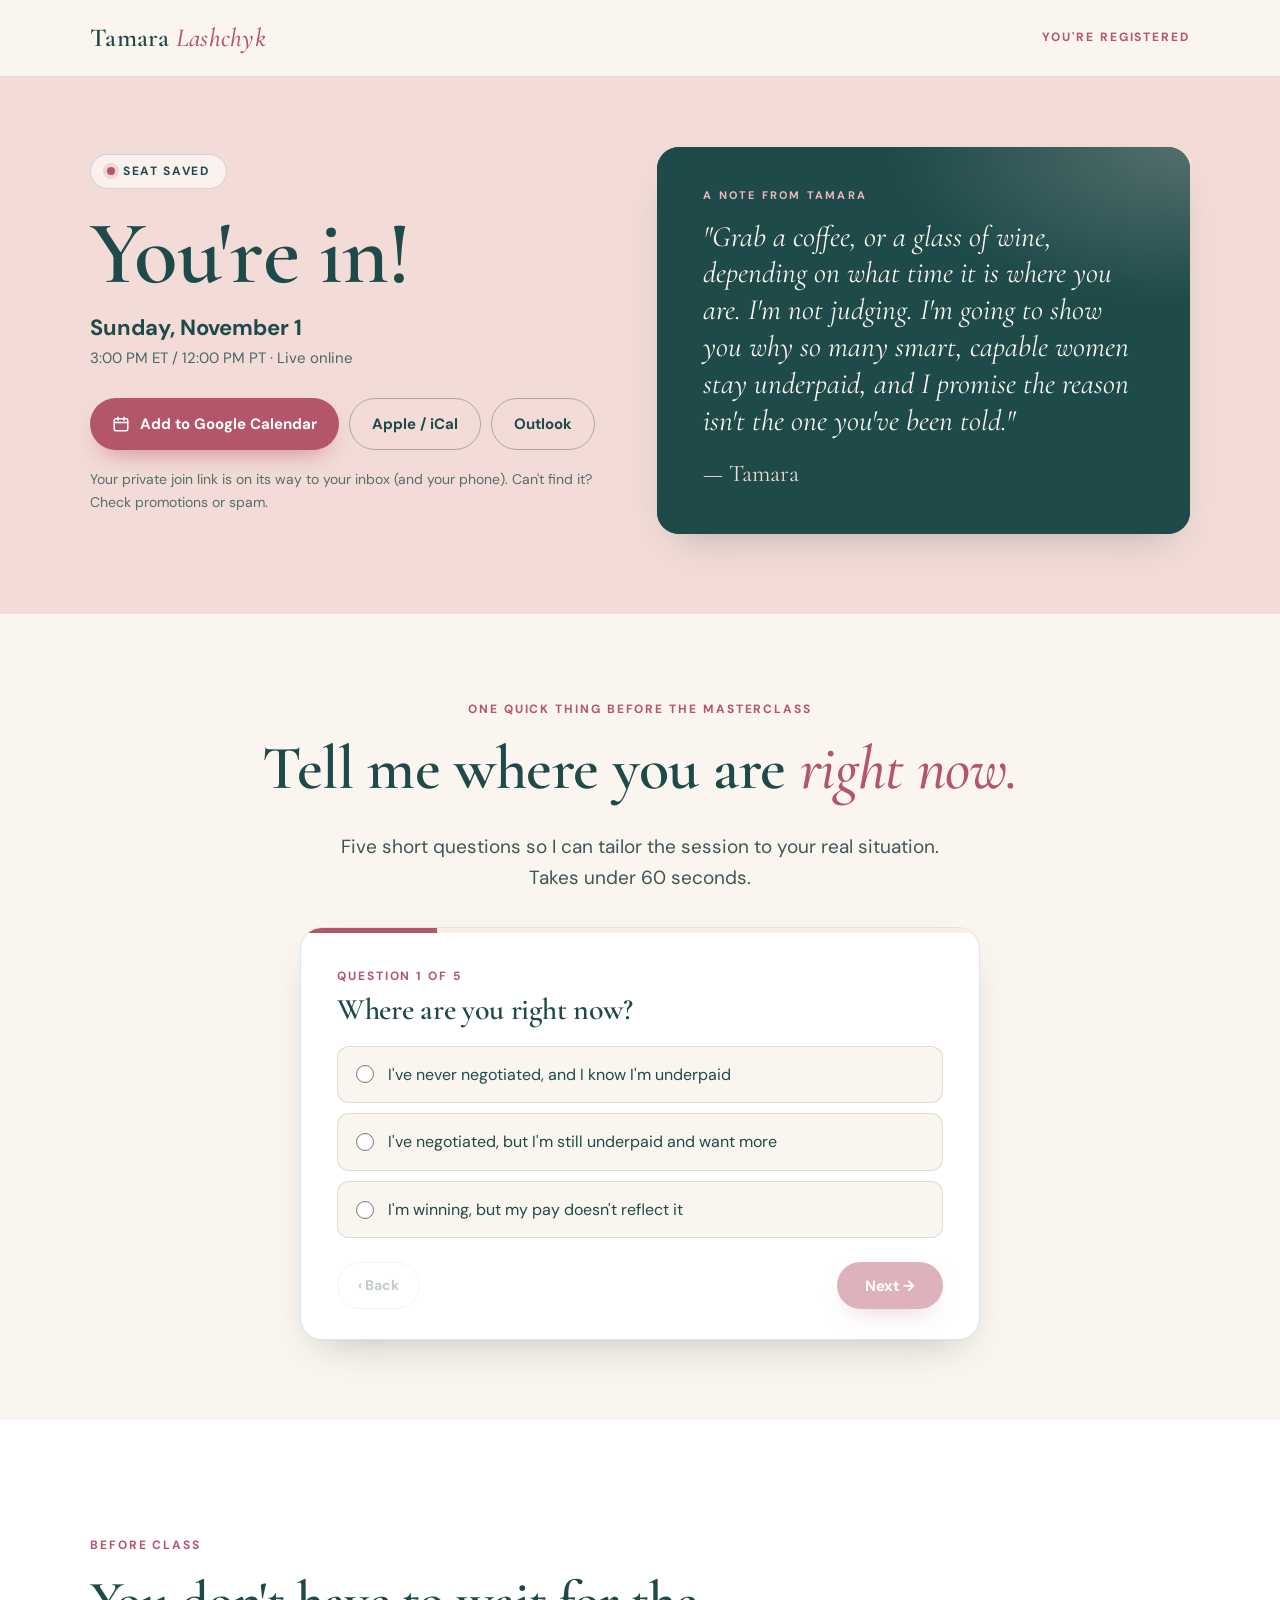
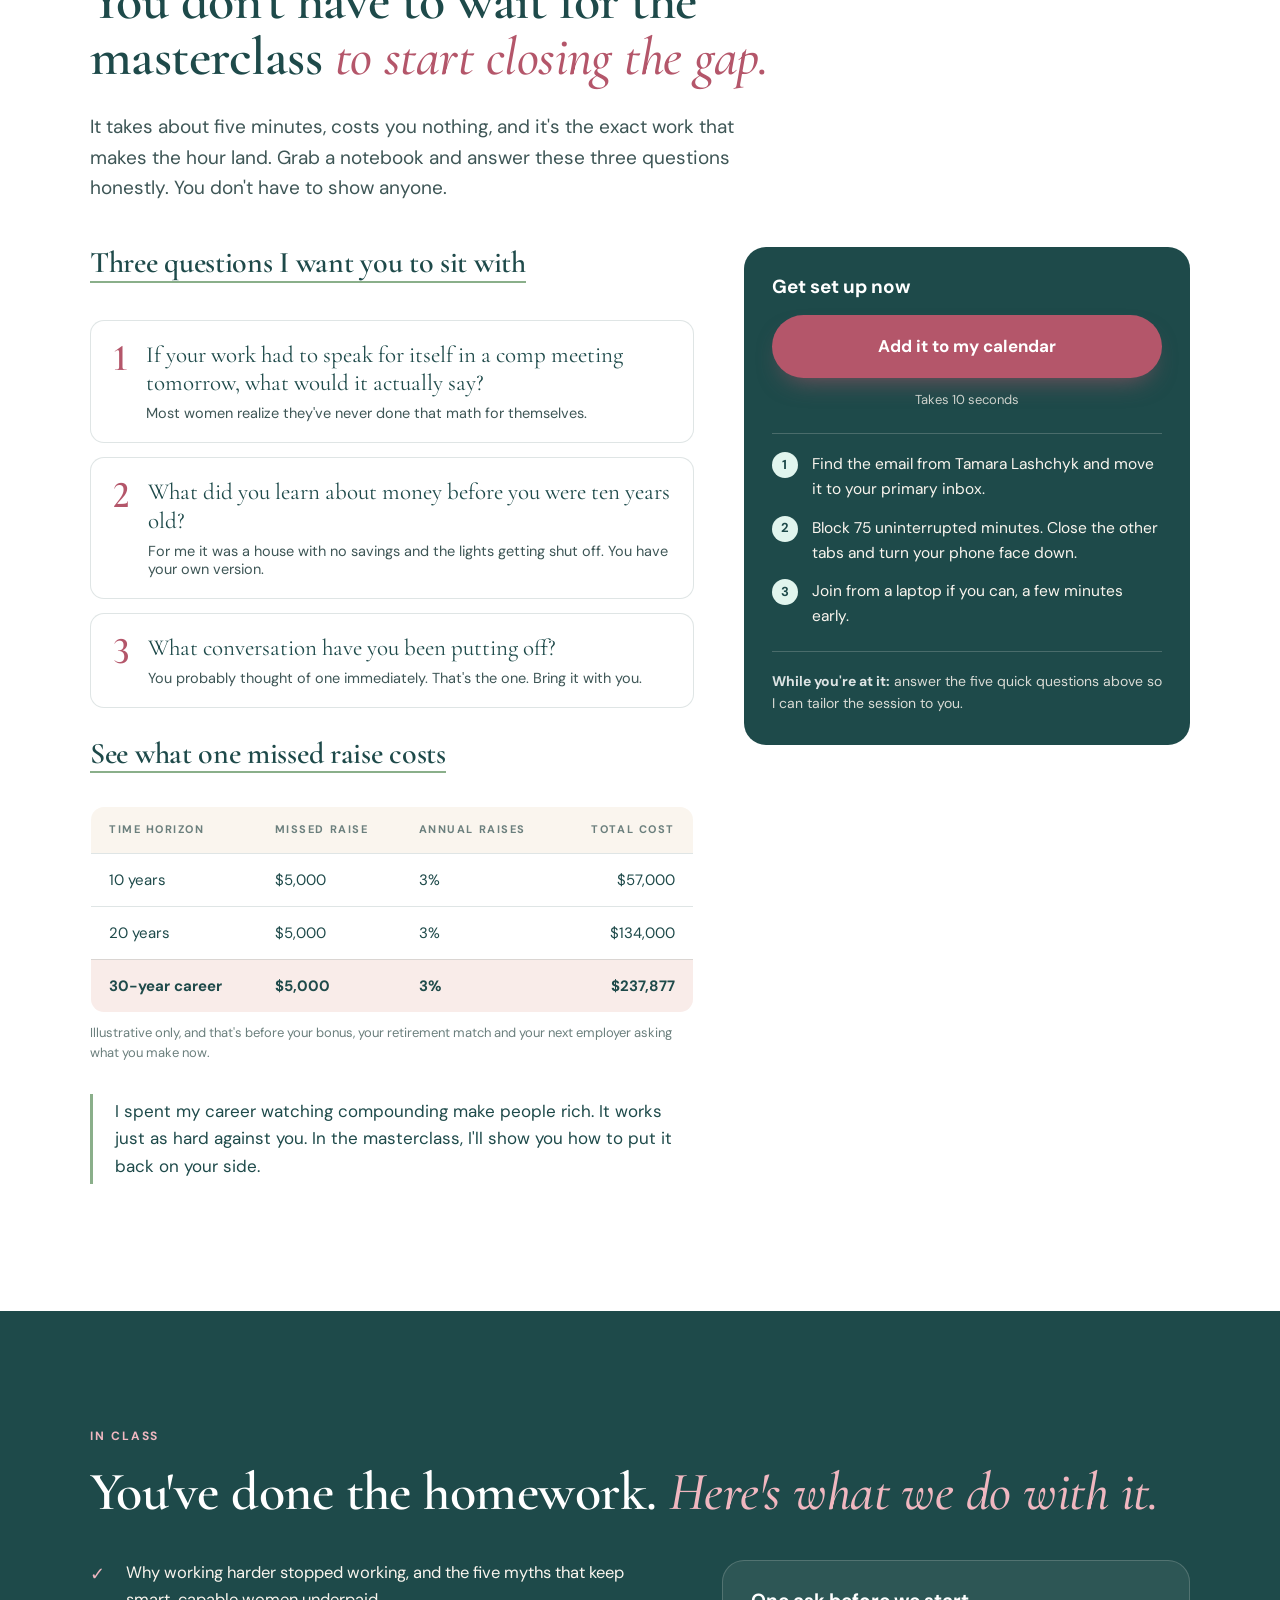
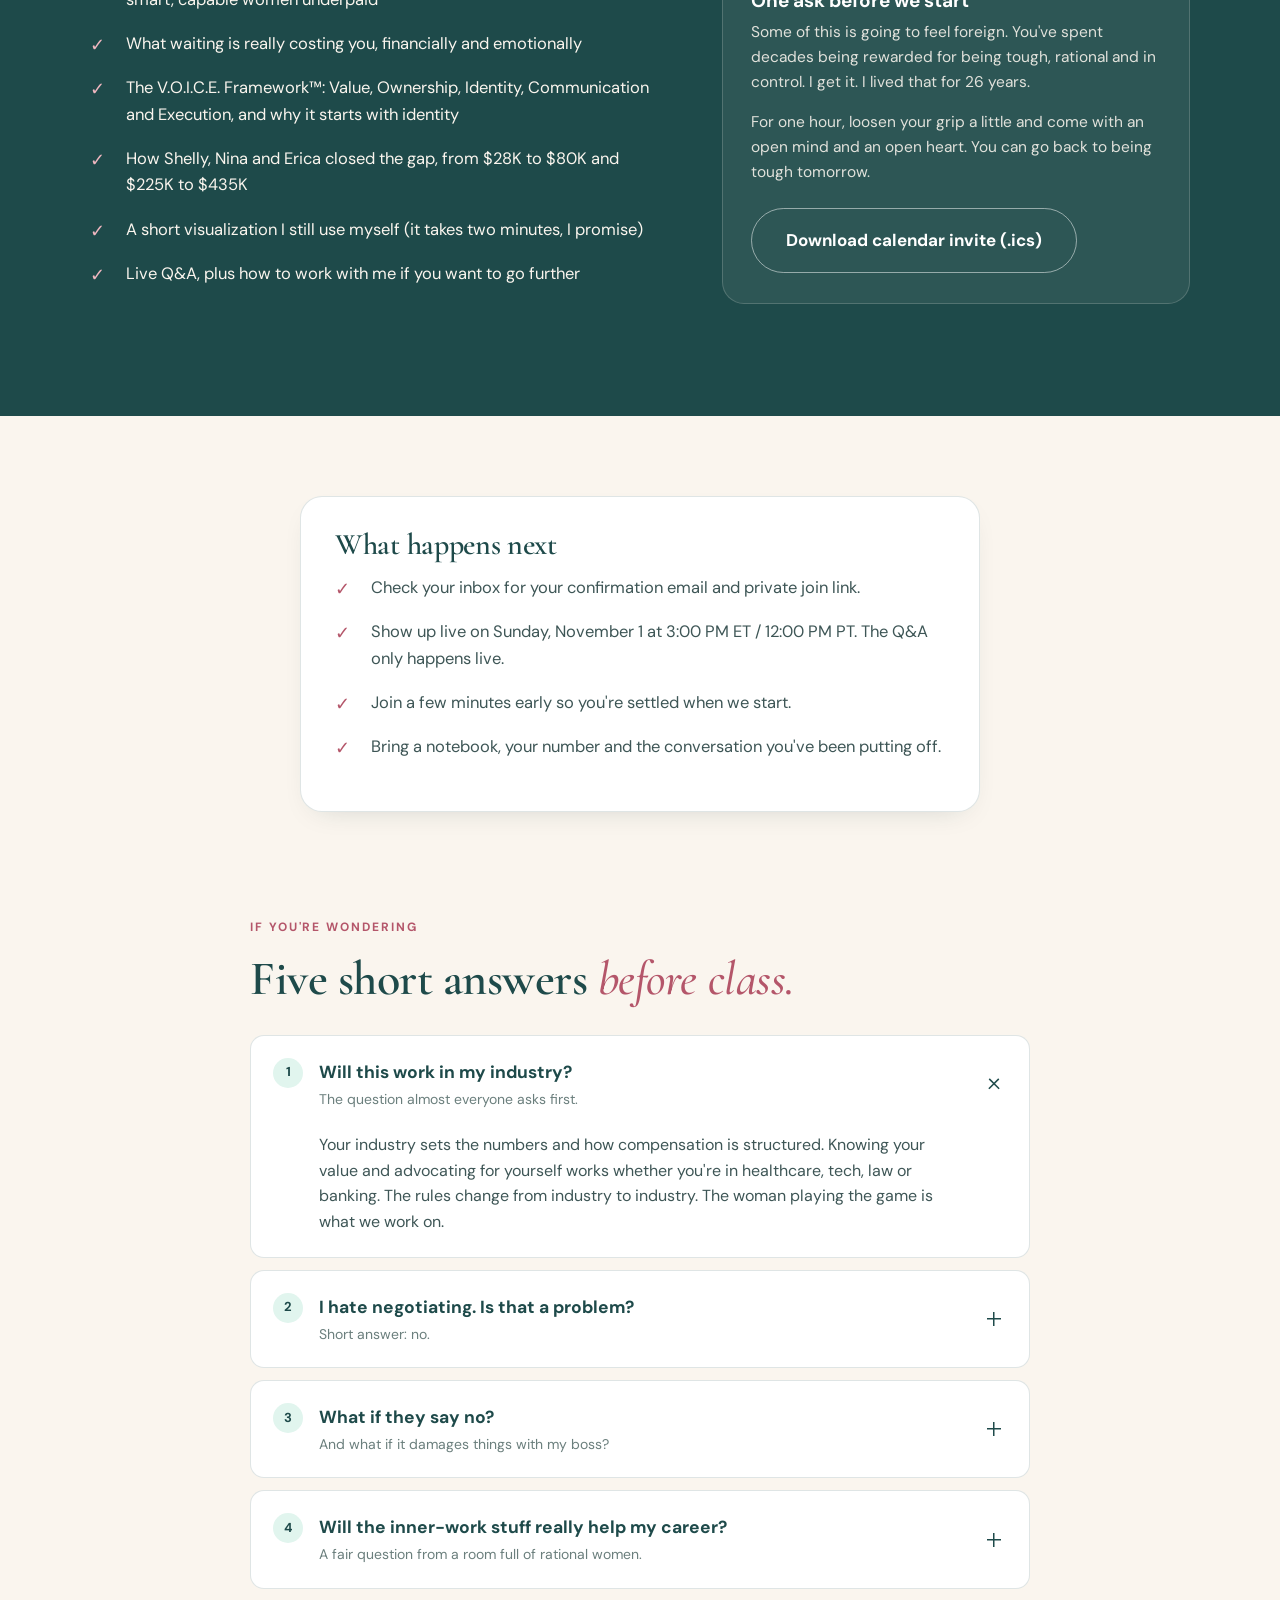
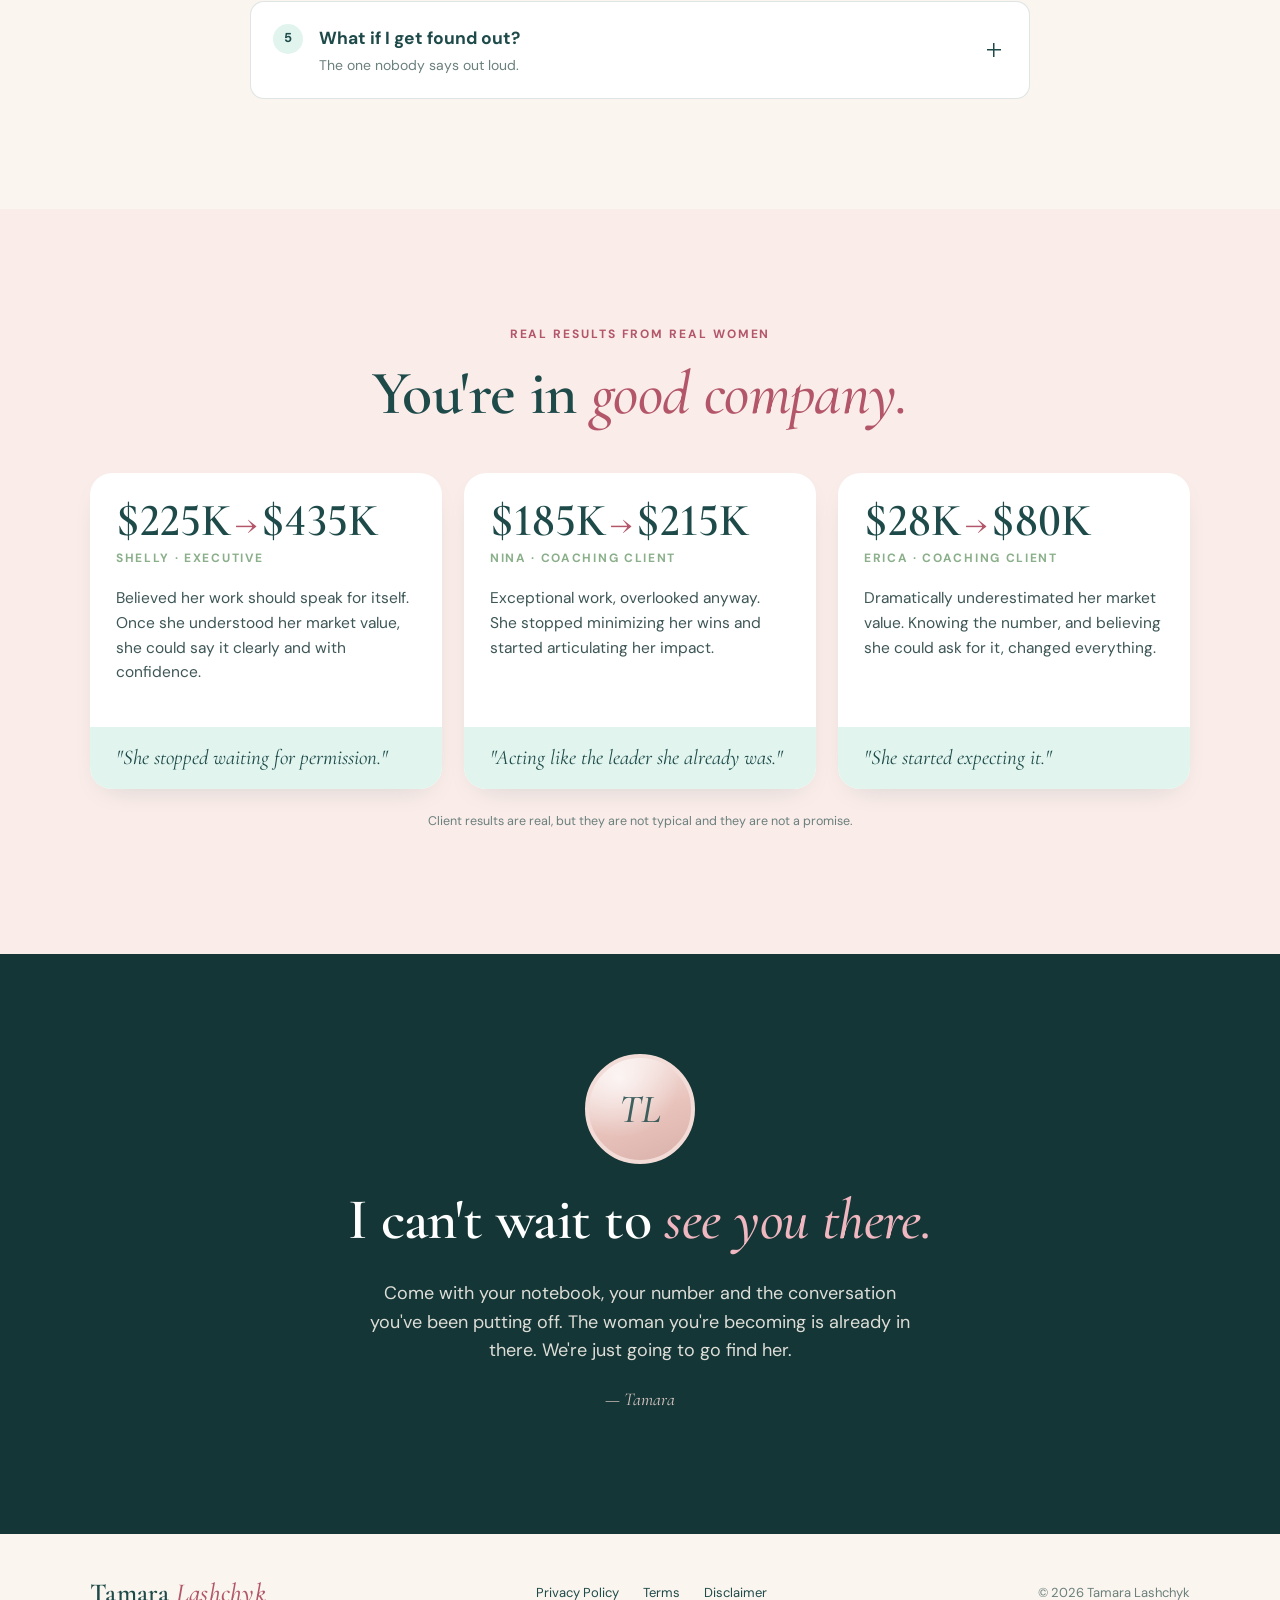
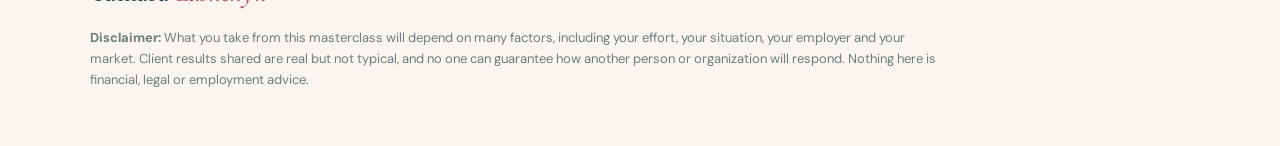
==== commit d6fdbb8a: "Landing page: centered hero, pop-up form, featured-in band, Nov 1 date - Center the hero; Tamara's p" ====
--- a/confirmation.html
+++ b/confirmation.html
@@ -29,8 +29,8 @@
         <div>
           <span class="pill"><span class="dot"></span>Seat saved</span>
           <h1>You're in<span data-first-name></span>!</h1>
-          <p class="c-hero__when" data-event="day">Thursday, November 12</p>
-          <p class="c-hero__tz"><span data-event="et">7:00 PM ET</span> / <span data-event="pt">4:00 PM PT</span> · Live online</p>
+          <p class="c-hero__when" data-event="day">Sunday, November 1</p>
+          <p class="c-hero__tz"><span data-event="et">3:00 PM ET</span> / <span data-event="pt">12:00 PM PT</span> · Live online</p>
 
           <div class="cal-btns">
             <a class="btn btn--sm" href="#" data-cal="google">
@@ -219,7 +219,7 @@
           <h3>What happens next</h3>
           <ul class="checks">
             <li>Check your inbox for your confirmation email and private join link.</li>
-            <li>Show up live on <span data-event="full">Thursday, November 12 at 7:00 PM ET / 4:00 PM PT</span>. The Q&amp;A only happens live.</li>
+            <li>Show up live on <span data-event="full">Sunday, November 1 at 3:00 PM ET / 12:00 PM PT</span>. The Q&amp;A only happens live.</li>
             <li>Join a few minutes early so you're settled when we start.</li>
             <li>Bring a notebook, your number and the conversation you've been putting off.</li>
           </ul>
--- a/assets/css/styles.css
+++ b/assets/css/styles.css
@@ -271,22 +271,15 @@
     var(--blush);
   padding: 70px 0 90px;
 }
-.hero__grid {
-  display: grid;
-  grid-template-columns: 1.05fr 0.95fr;
-  grid-template-areas: "copy visual" "form visual";
-  grid-template-rows: auto 1fr;
-  column-gap: 60px;
-  row-gap: 4px;
-  align-items: start;
-}
-.hero__copy { grid-area: copy; }
-.hero__visual { grid-area: visual; }
-.hero .form-card { grid-area: form; }
+.hero__inner {
+  max-width: 940px;
+  text-align: center;
+}
 .hero__meta {
   display: flex;
   flex-wrap: wrap;
   align-items: center;
+  justify-content: center;
   gap: 14px;
   margin-bottom: 26px;
 }
@@ -316,19 +309,12 @@
   border-radius: 3px;
 }
 .hero h1 em { display: block; }
-.hero .lede { max-width: 540px; margin-bottom: 30px; }
-.hero__visual { position: sticky; top: 24px; }
-.hero__photo { aspect-ratio: 4 / 4.6; box-shadow: var(--shadow); }
-.hero__caption {
-  display: flex;
-  justify-content: space-between;
-  gap: 16px;
-  margin-top: 14px;
-  font-size: 13px;
-  color: var(--teal);
-}
-.hero__caption strong { font-size: 15px; }
-
+.hero .lede { max-width: 680px; margin: 0 auto 40px; }
+.hero__visual { max-width: 760px; margin: 0 auto; }
+.hero__photo { aspect-ratio: 16 / 10; box-shadow: var(--shadow); }
+.hero__cta { margin-top: 36px; }
+.hero__note { font-size: 14px; color: var(--teal); opacity: 0.8; margin: 16px 0 0; }
+.btn--lg { font-size: 19px; padding: 20px 56px; }
 /* Countdown (overlay on hero photo) */
 .countdown-wrap {
   position: absolute;
@@ -386,29 +372,48 @@
 
 /* ---------- Registration form card ---------- */
 .form-card {
+  position: relative;
   background: var(--white);
   border-radius: var(--radius-lg);
-  padding: 28px 28px 22px;
+  padding: 34px 32px 24px;
   box-shadow: var(--shadow);
-  max-width: 540px;
-  scroll-margin-top: 30px;
-}
-.form-card__head {
-  display: flex;
-  justify-content: space-between;
-  align-items: baseline;
-  gap: 12px;
-  margin-bottom: 16px;
-}
-.form-card__head h2 { font-size: 30px; margin: 0; }
-.form-card__head span {
-  font-size: 12px;
-  font-weight: 700;
-  letter-spacing: 0.12em;
-  text-transform: uppercase;
-  color: var(--sage);
-  white-space: nowrap;
-}
+}
+.form-card h2 { font-size: 36px; margin: 0 0 4px; }
+.form-card__when { font-size: 14.5px; font-weight: 700; color: var(--teal); margin: 0 0 20px; }
+
+/* Pop-up */
+.modal {
+  width: min(560px, calc(100% - 32px));
+  max-height: calc(100% - 32px);
+  padding: 0;
+  border: 0;
+  background: transparent;
+  overflow: visible;
+}
+.modal::backdrop {
+  background: rgba(21, 54, 54, 0.6);
+  backdrop-filter: blur(4px);
+  -webkit-backdrop-filter: blur(4px);
+}
+.modal[open] { animation: modalIn 0.3s ease; }
+@keyframes modalIn { from { opacity: 0; transform: translateY(14px) scale(0.98); } to { opacity: 1; transform: none; } }
+.modal .form-card { max-height: calc(100vh - 32px); overflow-y: auto; }
+.modal__close {
+  position: absolute;
+  top: 14px;
+  right: 16px;
+  width: 38px;
+  height: 38px;
+  border-radius: 50%;
+  border: 0;
+  background: var(--blush-soft);
+  color: var(--teal);
+  font-size: 24px;
+  line-height: 1;
+  cursor: pointer;
+}
+.modal__close:hover { background: var(--blush); }
+html.modal-open { overflow: hidden; }
 .form-card__fine {
   font-size: 12px;
   color: var(--muted);
@@ -468,109 +473,61 @@
 }
 .preview-form .btn { margin-top: 6px; }
 
-/* ---------- Credibility band ---------- */
-.cred-band {
-  background: var(--teal);
-  color: var(--linen);
-  padding: 46px 0;
-}
-.cred-band .wrap {
+/* ---------- As featured in ---------- */
+.featured { background: var(--teal); color: var(--linen); padding: 40px 0; }
+.featured .wrap {
   display: flex;
   align-items: center;
+  gap: 40px;
+}
+.featured__label {
+  flex: none;
+  font-size: 11px;
+  font-weight: 700;
+  letter-spacing: 0.2em;
+  text-transform: uppercase;
+  color: var(--rose-light);
+  padding-right: 40px;
+  border-right: 1px solid rgba(250, 245, 238, 0.25);
+}
+.featured__logos {
+  flex: 1;
+  display: flex;
+  flex-wrap: wrap;
+  align-items: center;
   justify-content: space-between;
-  gap: 40px;
-}
-.cred-band__stat {
+  gap: 24px 36px;
+}
+.featured__logo {
+  position: relative;
+  height: 44px;
+  min-width: 120px;
   display: flex;
   align-items: center;
-  gap: 22px;
-}
-.cred-band__stat b {
-  font-family: var(--serif);
-  font-size: 76px;
-  font-weight: 500;
-  line-height: 1;
-  color: var(--blush);
-  white-space: nowrap;
-  font-variant-numeric: lining-nums;
-}
-.cred-band__stat { flex: none; }
-.cred-band__stat span { min-width: 200px; max-width: 230px; font-size: 15px; opacity: 0.9; }
-.cred-band__logos {
-  display: flex;
-  align-items: center;
-  gap: 34px;
-  padding-left: 40px;
-  border-left: 1px solid rgba(250, 245, 238, 0.25);
-  flex-wrap: wrap;
-}
-.cred-band__logos small {
-  font-size: 10px;
-  letter-spacing: 0.2em;
-  text-transform: uppercase;
-  opacity: 0.7;
-  line-height: 1.5;
-}
-.cred-band__logos span {
-  font-family: var(--serif);
-  font-size: 23px;
-  font-weight: 600;
-  white-space: nowrap;
-}
-
-/* ---------- Sound familiar ---------- */
-.quotes {
-  display: grid;
-  grid-template-columns: repeat(2, 1fr);
-  gap: 22px;
-}
-.quote-card {
-  position: relative;
-  background: var(--white);
-  border-radius: var(--radius-lg);
-  padding: 36px 34px 32px;
-  box-shadow: var(--shadow-soft);
-  border: 1px solid var(--line);
-}
-.quote-card::before {
-  content: "\201C";
-  position: absolute;
-  top: 8px;
-  right: 26px;
-  font-family: var(--serif);
-  font-size: 120px;
-  line-height: 1;
-  color: var(--blush-deep);
-}
-.quote-card__time {
-  font-size: 12px;
-  font-weight: 700;
-  letter-spacing: 0.14em;
-  text-transform: uppercase;
-  color: var(--sage);
-  margin-bottom: 12px;
-}
-.quote-card blockquote {
-  margin: 0 0 14px;
-  font-family: var(--serif);
-  font-size: 30px;
-  font-weight: 600;
-  line-height: 1.1;
-  color: var(--teal);
+  justify-content: center;
+}
+.featured__logo img {
   position: relative;
   z-index: 1;
-}
-.quote-card p { font-size: 16px; margin: 0; }
-.after-note {
-  margin: 46px auto 0;
-  max-width: 640px;
-  text-align: center;
-  font-family: var(--serif);
-  font-size: 28px;
-  font-style: italic;
-  color: var(--teal);
-  line-height: 1.25;
-}
+  max-height: 44px;
+  max-width: 170px;
+  width: auto;
+  object-fit: contain;
+  filter: brightness(0) invert(1);
+  opacity: 0.88;
+}
+.featured__logo span {
+  font-size: 10.5px;
+  letter-spacing: 0.14em;
+  text-transform: uppercase;
+  opacity: 0.45;
+  border: 1px dashed rgba(250, 245, 238, 0.4);
+  border-radius: 8px;
+  padding: 12px 14px;
+}
+.featured__logo img + span { display: none; }
+
+.section-head { margin-bottom: 60px; }
 
 /* ---------- Learn grid ---------- */
 .learn {
@@ -1346,8 +1303,9 @@
   .learn { grid-template-columns: repeat(2, 1fr); }
   .voice { grid-template-columns: repeat(3, 1fr); }
   .voice__card--heart { order: -1; grid-column: 1 / -1; }
-  .cred-band .wrap { flex-direction: column; align-items: flex-start; }
-  .cred-band__logos { padding-left: 0; border-left: 0; flex-wrap: wrap; gap: 14px 28px; }
+  .featured .wrap { flex-direction: column; gap: 22px; }
+  .featured__label { padding-right: 0; border-right: 0; }
+  .featured__logos { justify-content: center; }
   .meet__copy { padding: 70px 40px; }
 }
 
@@ -1363,19 +1321,16 @@
   .faq-grid,
   .final__grid,
   .meet__grid { grid-template-columns: 1fr; gap: 36px; }
-  .hero__grid { grid-template-areas: "copy" "visual" "form"; grid-template-rows: auto; row-gap: 30px; }
-  .hero__visual { position: static; }
-  .hero__photo { aspect-ratio: 4 / 3.6; }
+  .hero__photo { aspect-ratio: 4 / 3.4; }
   .hero__photo .photo__ph { bottom: 38%; }
-  .hero .lede { margin-bottom: 0; }
+  .hero .lede { margin-bottom: 30px; }
   .split-head { margin-bottom: 40px; }
-  .quotes, .results, .fit, .cost { grid-template-columns: 1fr; }
+  .results, .fit, .cost { grid-template-columns: 1fr; }
   .meet__visual { min-height: 460px; }
   .meet__photo { top: 40px; bottom: 40px; left: 24px; right: 24px; }
   .meet__copy { padding: 60px 24px 70px; }
   .final__right { border-left: 0; padding-left: 0; border-top: 1px solid rgba(250, 245, 238, 0.2); padding-top: 34px; }
   .do-card { position: static; }
-  .form-card { max-width: none; }
 }
 
 @media (max-width: 560px) {
@@ -1385,9 +1340,10 @@
   .wordmark { font-size: 22px; }
   .topbar__tag { font-size: 10px; letter-spacing: 0.12em; }
   .hero h1 { font-size: 40px; }
-  .form-card { padding: 22px 18px 18px; }
-  .form-card__head { flex-direction: column; gap: 4px; }
-  .hero__caption { flex-direction: column; gap: 2px; }
+  .form-card { padding: 30px 20px 20px; }
+  .form-card h2 { font-size: 30px; padding-right: 36px; }
+  .btn--lg { width: 100%; padding: 18px 24px; font-size: 18px; }
+  .featured__logo { min-width: 0; flex: 0 0 calc(50% - 18px); }
   .preview-form { grid-template-columns: 1fr; }
   .countdown { gap: 6px; }
   .countdown__cell { min-width: 62px; }
@@ -1395,12 +1351,6 @@
   .learn { grid-template-columns: 1fr; }
   .voice { grid-template-columns: 1fr 1fr; }
   .voice__letter { font-size: 64px; }
-  .quote-card { padding: 30px 24px 26px; }
-  .quote-card blockquote { font-size: 26px; }
-  .cred-band__stat b { font-size: 60px; }
-  .cred-band__stat { flex-direction: column; align-items: flex-start; gap: 10px; }
-  .cred-band__stat span { min-width: 0; }
-  .cred-band__logos span { font-size: 20px; white-space: normal; }
   .creds { grid-template-columns: 1fr; }
   .result__num { font-size: 40px; }
   .cost__tile b { font-size: 48px; }
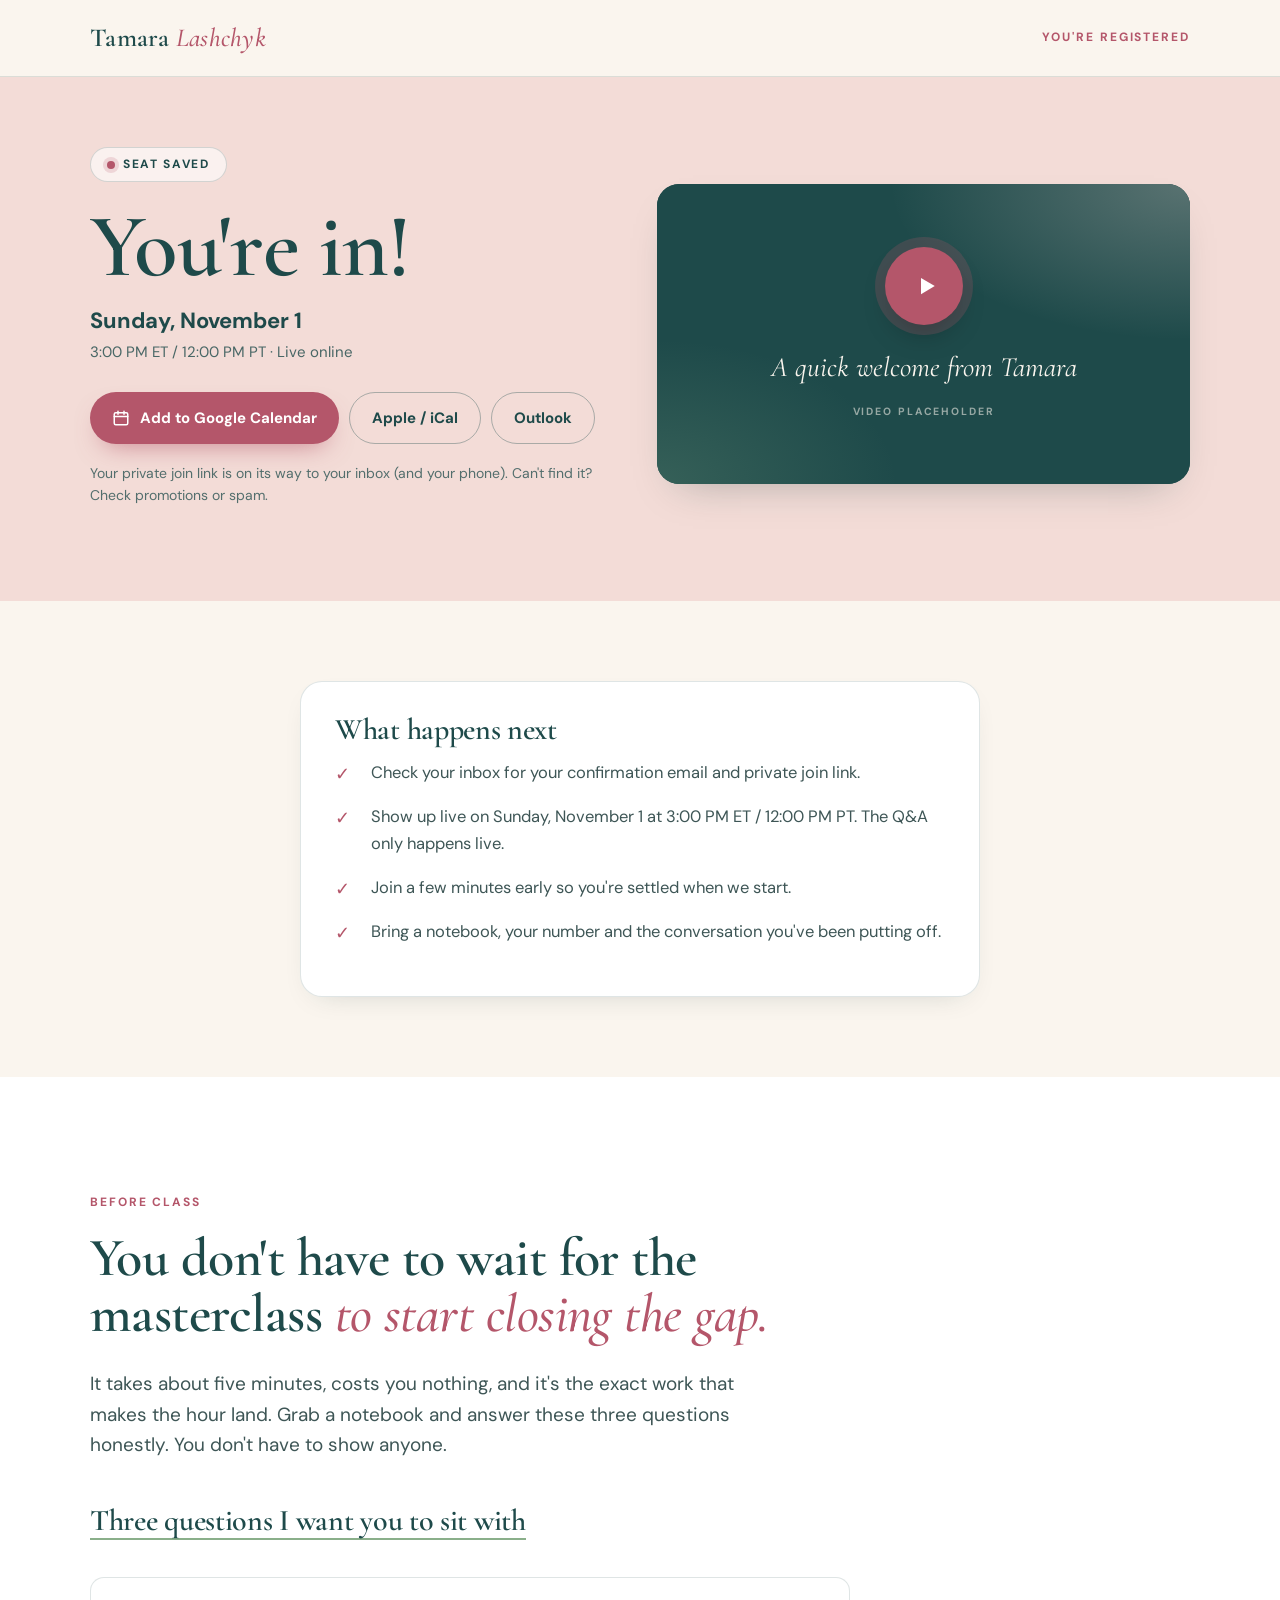
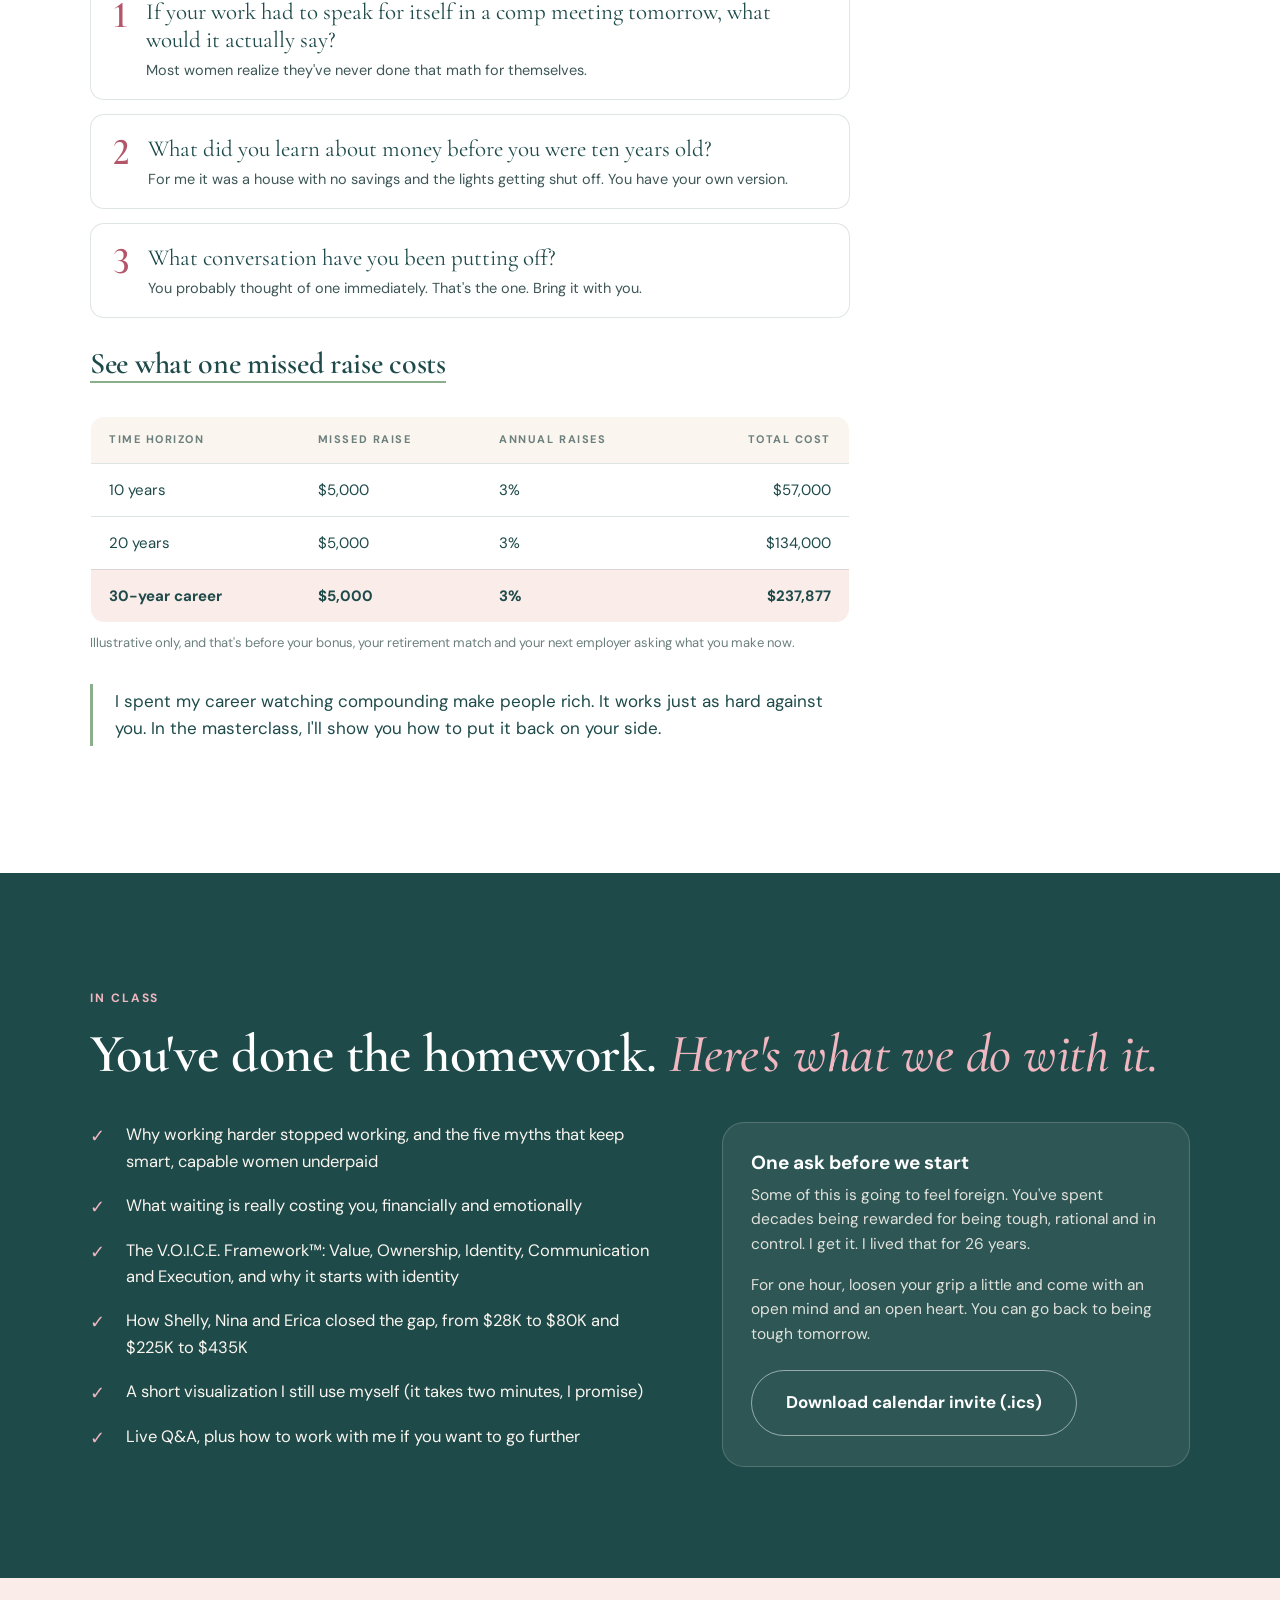
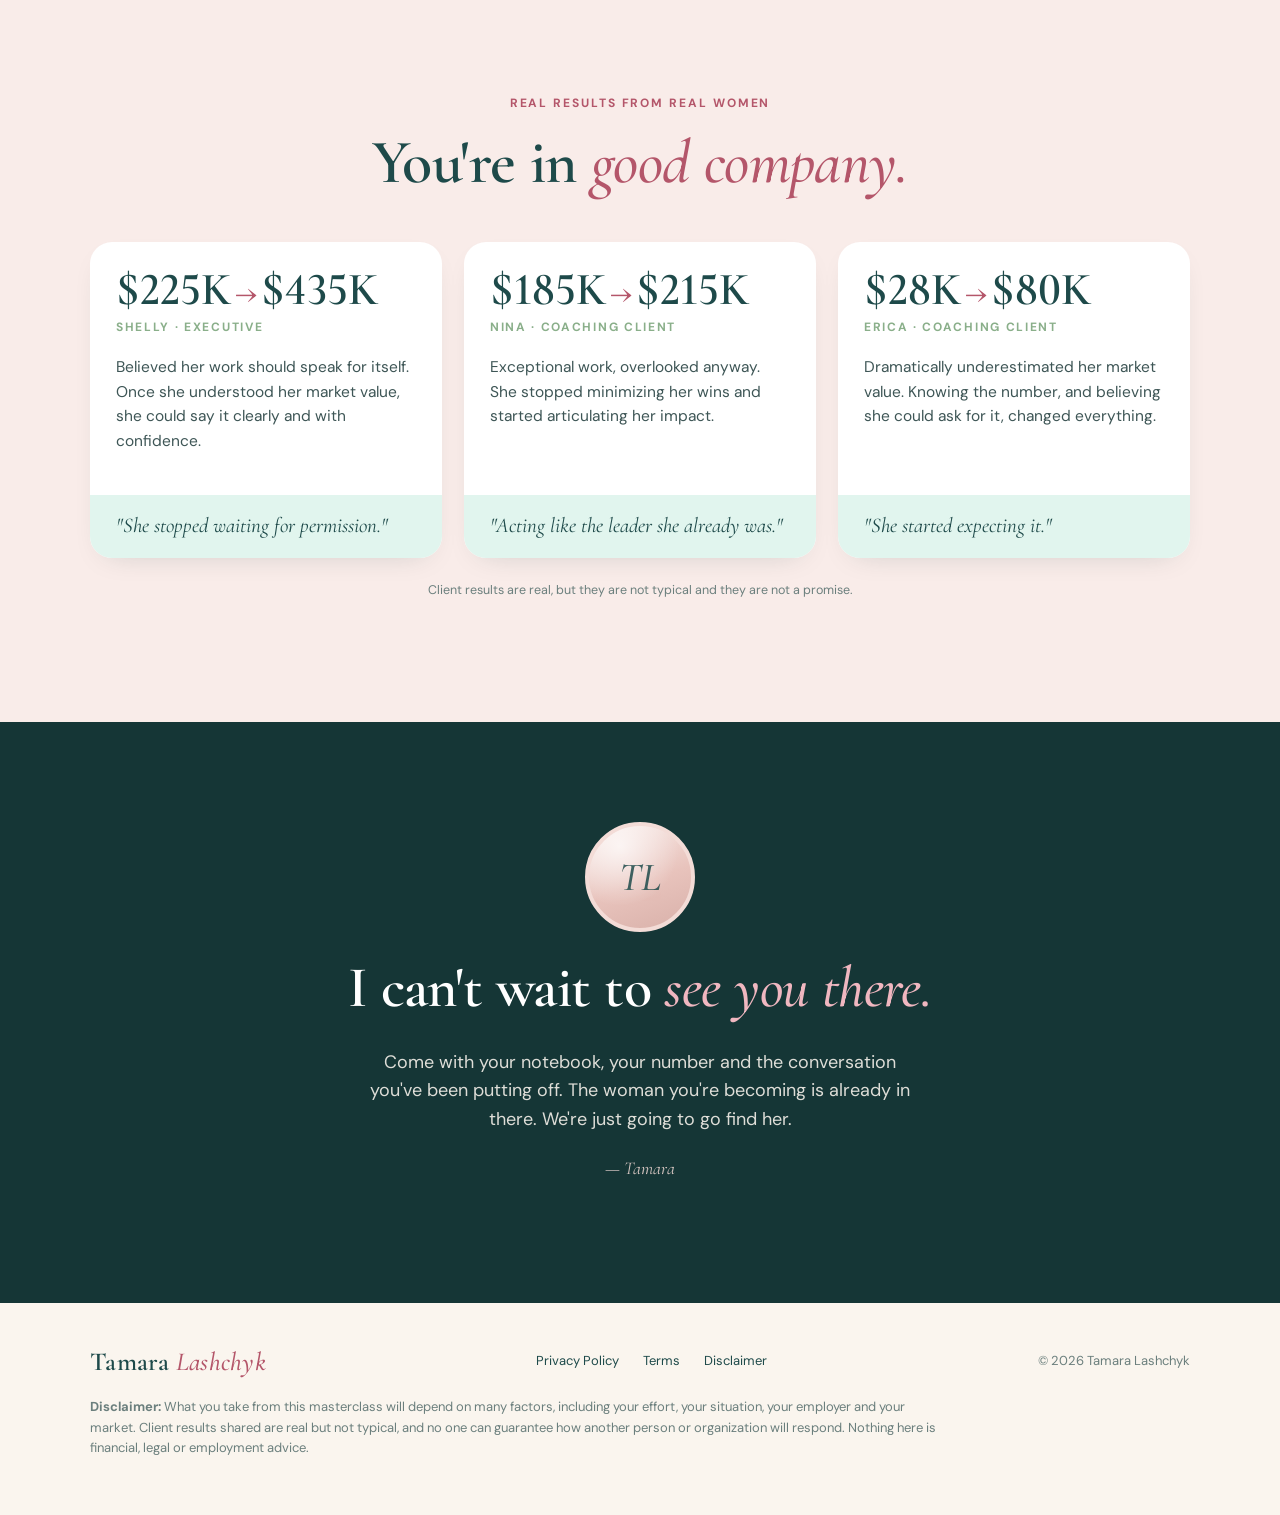
==== commit f1b4fd0e: "Confirmation page: video placeholder, trim sections, move "What happens next" - Replace "A note from" ====
--- a/confirmation.html
+++ b/confirmation.html
@@ -44,88 +44,29 @@
         </div>
 
         <div class="video" data-welcome-video>
-          <div class="video__note">
-            <small>A note from Tamara</small>
-            <p>"Grab a coffee, or a glass of wine, depending on what time it is where you are. I'm not judging. I'm going to show you why so many smart, capable women stay underpaid, and I promise the reason isn't the one you've been told."</p>
-            <span>— Tamara</span>
-          </div>
-        </div>
-      </div>
-    </section>
-
-    <!-- ============ PRE-CLASS QUESTIONS ============ -->
-    <section class="section section--tight quiz-section">
-      <div class="wrap">
-        <div class="center reveal" style="margin-bottom:34px">
-          <span class="eyebrow">One quick thing before the masterclass</span>
-          <h2 class="h2">Tell me where you are <em>right now.</em></h2>
-          <p class="lede" style="max-width:600px;margin:0 auto">Five short questions so I can tailor the session to your real situation. Takes under 60 seconds.</p>
-        </div>
-
-        <div class="quiz reveal" data-quiz>
-          <div class="quiz__bar"><span></span></div>
-          <div class="quiz__body">
-
-            <div class="quiz__step">
-              <div class="quiz__count">Question 1 of 5</div>
-              <h3 class="quiz__q">Where are you right now?</h3>
-              <div class="quiz__opts">
-                <label class="quiz__opt"><input type="radio" name="q1" value="I've never negotiated, and I know I'm underpaid" />I've never negotiated, and I know I'm underpaid</label>
-                <label class="quiz__opt"><input type="radio" name="q1" value="I've negotiated, but I'm still underpaid and want more" />I've negotiated, but I'm still underpaid and want more</label>
-                <label class="quiz__opt"><input type="radio" name="q1" value="I'm winning, but my pay doesn't reflect it" />I'm winning, but my pay doesn't reflect it</label>
-              </div>
-            </div>
-
-            <div class="quiz__step">
-              <div class="quiz__count">Question 2 of 5</div>
-              <h3 class="quiz__q">Which industry are you in?</h3>
-              <div class="quiz__opts">
-                <label class="quiz__opt"><input type="radio" name="q2" value="Finance / banking" />Finance or banking</label>
-                <label class="quiz__opt"><input type="radio" name="q2" value="Technology" />Technology</label>
-                <label class="quiz__opt"><input type="radio" name="q2" value="Healthcare / legal / consulting" />Healthcare, legal or consulting</label>
-                <label class="quiz__opt"><input type="radio" name="q2" value="Marketing / operations / other corporate" />Marketing, operations or another corporate role</label>
-              </div>
-            </div>
-
-            <div class="quiz__step">
-              <div class="quiz__count">Question 3 of 5</div>
-              <h3 class="quiz__q">What's your current total compensation?</h3>
-              <div class="quiz__opts">
-                <label class="quiz__opt"><input type="radio" name="q3" value="Under $100K" />Under $100K</label>
-                <label class="quiz__opt"><input type="radio" name="q3" value="$100K–$150K" />$100K–$150K</label>
-                <label class="quiz__opt"><input type="radio" name="q3" value="$150K–$300K" />$150K–$300K</label>
-                <label class="quiz__opt"><input type="radio" name="q3" value="$300K+" />$300K+</label>
-              </div>
-            </div>
-
-            <div class="quiz__step">
-              <div class="quiz__count">Question 4 of 5</div>
-              <h3 class="quiz__q">When is your next big career conversation?</h3>
-              <div class="quiz__opts">
-                <label class="quiz__opt"><input type="radio" name="q4" value="In the next 30 days" />In the next 30 days</label>
-                <label class="quiz__opt"><input type="radio" name="q4" value="In the next 3 months" />In the next 3 months</label>
-                <label class="quiz__opt"><input type="radio" name="q4" value="At my next annual review" />At my next annual review</label>
-                <label class="quiz__opt"><input type="radio" name="q4" value="I've been putting it off" />Honestly? I've been putting it off</label>
-              </div>
-            </div>
-
-            <div class="quiz__step">
-              <div class="quiz__count">Question 5 of 5 · Optional</div>
-              <h3 class="quiz__q">What's the one thing you want answered in the masterclass?</h3>
-              <textarea name="q5" placeholder="Be as honest as you like. I read every one."></textarea>
-            </div>
-
-            <div class="quiz__nav">
-              <button type="button" class="quiz__back">‹ Back</button>
-              <button type="button" class="btn quiz__next">Next →</button>
-            </div>
-
-            <div class="quiz__done" hidden>
-              <span class="eyebrow">Got it, thank you</span>
-              <h3>I'll see you <em>in the room.</em></h3>
-              <p>Your answers help me shape the session around where you actually are.</p>
-            </div>
-          </div>
+          <!-- Video placeholder: set welcomeVideoEmbedUrl in the settings to replace it with the real video -->
+          <div class="video__placeholder">
+            <span class="video__play" aria-hidden="true">
+              <svg viewBox="0 0 24 24" width="30" height="30" fill="currentColor"><path d="M8 5.5v13l11-6.5z"/></svg>
+            </span>
+            <p>A quick welcome from Tamara</p>
+            <small>Video placeholder</small>
+          </div>
+        </div>
+      </div>
+    </section>
+
+    <!-- ============ WHAT HAPPENS NEXT ============ -->
+    <section class="section section--tight">
+      <div class="wrap">
+        <div class="next-card reveal">
+          <h3>What happens next</h3>
+          <ul class="checks">
+            <li>Check your inbox for your confirmation email and private join link.</li>
+            <li>Show up live on <span data-event="full">Sunday, November 1 at 3:00 PM ET / 12:00 PM PT</span>. The Q&amp;A only happens live.</li>
+            <li>Join a few minutes early so you're settled when we start.</li>
+            <li>Bring a notebook, your number and the conversation you've been putting off.</li>
+          </ul>
         </div>
       </div>
     </section>
@@ -137,7 +78,7 @@
         <h2>You don't have to wait for the masterclass <em>to start closing the gap.</em></h2>
         <p class="lede">It takes about five minutes, costs you nothing, and it's the exact work that makes the hour land. Grab a notebook and answer these three questions honestly. You don't have to show anyone.</p>
 
-        <div class="before__grid">
+        <div class="before__body">
           <div>
             <h3>Three questions I want you to sit with</h3>
             <div class="prompts">
@@ -171,19 +112,6 @@
             <p class="callout">I spent my career watching compounding make people rich. It works just as hard against you. In the masterclass, I'll show you how to put it back on your side.</p>
           </div>
 
-          <aside class="do-card">
-            <h4>Get set up now</h4>
-            <a class="btn btn--block" href="#" data-cal="google">Add it to my calendar</a>
-            <p class="do-card__time">Takes 10 seconds</p>
-            <hr />
-            <ol>
-              <li>Find the email from Tamara Lashchyk and move it to your primary inbox.</li>
-              <li>Block 75 uninterrupted minutes. Close the other tabs and turn your phone face down.</li>
-              <li>Join from a laptop if you can, a few minutes early.</li>
-            </ol>
-            <hr />
-            <p class="do-card__tip"><strong>While you're at it:</strong> answer the five quick questions above so I can tailor the session to you.</p>
-          </aside>
         </div>
       </div>
     </section>
@@ -208,53 +136,6 @@
             <p>For one hour, loosen your grip a little and come with an open mind and an open heart. You can go back to being tough tomorrow.</p>
             <a class="btn btn--ghost" href="#" data-cal="ics">Download calendar invite (.ics)</a>
           </div>
-        </div>
-      </div>
-    </section>
-
-    <!-- ============ WHAT HAPPENS NEXT ============ -->
-    <section class="section section--tight">
-      <div class="wrap">
-        <div class="next-card reveal">
-          <h3>What happens next</h3>
-          <ul class="checks">
-            <li>Check your inbox for your confirmation email and private join link.</li>
-            <li>Show up live on <span data-event="full">Sunday, November 1 at 3:00 PM ET / 12:00 PM PT</span>. The Q&amp;A only happens live.</li>
-            <li>Join a few minutes early so you're settled when we start.</li>
-            <li>Bring a notebook, your number and the conversation you've been putting off.</li>
-          </ul>
-        </div>
-      </div>
-    </section>
-
-    <!-- ============ FAQ ============ -->
-    <section class="section" style="padding-top:20px">
-      <div class="wrap wrap--narrow">
-        <div class="reveal" style="margin-bottom:30px">
-          <span class="eyebrow">If you're wondering</span>
-          <h2 class="h2" style="font-size:clamp(36px,4vw,48px)">Five short answers <em>before class.</em></h2>
-        </div>
-        <div class="faq faq--cards reveal">
-          <details open>
-            <summary><span class="n">1</span><span>Will this work in my industry?<small>The question almost everyone asks first.</small></span></summary>
-            <div><p>Your industry sets the numbers and how compensation is structured. Knowing your value and advocating for yourself works whether you're in healthcare, tech, law or banking. The rules change from industry to industry. The woman playing the game is what we work on.</p></div>
-          </details>
-          <details>
-            <summary><span class="n">2</span><span>I hate negotiating. Is that a problem?<small>Short answer: no.</small></span></summary>
-            <div><p>Negotiating isn't asking for a favor. It's a business conversation about the value you create. And your company knows exactly how expensive it would be to replace you, even if nobody ever says it out loud.</p></div>
-          </details>
-          <details>
-            <summary><span class="n">3</span><span>What if they say no?<small>And what if it damages things with my boss?</small></span></summary>
-            <div><p>Then you've learned something. A no tells you what's possible, what needs to happen next and sometimes whether you're in the right place at all. A well-prepared, professional conversation doesn't wreck a healthy relationship.</p></div>
-          </details>
-          <details>
-            <summary><span class="n">4</span><span>Will the inner-work stuff really help my career?<small>A fair question from a room full of rational women.</small></span></summary>
-            <div><p>The identity work is what makes the strategy land. People respond to who's saying the words far more than to the words themselves. You'll see exactly what that shift did for Shelly, Nina and Erica.</p></div>
-          </details>
-          <details>
-            <summary><span class="n">5</span><span>What if I get found out?<small>The one nobody says out loud.</small></span></summary>
-            <div><p>Almost every high achiever I've worked with has felt this, including me, as the highest-paid person in my division. It hits the most capable people hardest. Your results are real. We work on letting you actually own them.</p></div>
-          </details>
         </div>
       </div>
     </section>
--- a/assets/css/styles.css
+++ b/assets/css/styles.css
@@ -308,7 +308,17 @@
   z-index: -1;
   border-radius: 3px;
 }
-.hero h1 em { display: block; }
+.hero h1, .hero__sub { text-wrap: balance; }
+.hero__sub {
+  font-family: var(--serif);
+  font-style: italic;
+  font-weight: 500;
+  font-size: clamp(24px, 2.6vw, 34px);
+  line-height: 1.2;
+  color: var(--rose);
+  max-width: 760px;
+  margin: 0 auto 40px;
+}
 .hero .lede { max-width: 680px; margin: 0 auto 40px; }
 .hero__visual { max-width: 760px; margin: 0 auto; }
 .hero__photo { aspect-ratio: 16 / 10; box-shadow: var(--shadow); }
@@ -498,34 +508,16 @@
   justify-content: space-between;
   gap: 24px 36px;
 }
-.featured__logo {
-  position: relative;
-  height: 44px;
-  min-width: 120px;
-  display: flex;
-  align-items: center;
-  justify-content: center;
-}
+.featured__logo { display: flex; align-items: center; justify-content: center; }
 .featured__logo img {
-  position: relative;
-  z-index: 1;
-  max-height: 44px;
-  max-width: 170px;
   width: auto;
-  object-fit: contain;
-  filter: brightness(0) invert(1);
-  opacity: 0.88;
-}
-.featured__logo span {
-  font-size: 10.5px;
-  letter-spacing: 0.14em;
-  text-transform: uppercase;
-  opacity: 0.45;
-  border: 1px dashed rgba(250, 245, 238, 0.4);
-  border-radius: 8px;
-  padding: 12px 14px;
-}
-.featured__logo img + span { display: none; }
+  height: 40px;
+  opacity: 0.9;
+}
+.featured__logo--bbc img { height: 34px; }
+.featured__logo--bi img { height: 42px; }
+.featured__logo--forbes img { height: 38px; }
+.featured__logo--huffpost img { height: 24px; }
 
 .section-head { margin-bottom: 60px; }
 
@@ -1038,7 +1030,46 @@
   box-shadow: var(--shadow);
   background: var(--teal);
 }
-.video:has(.video__note) { aspect-ratio: auto; }
+.video__placeholder {
+  position: absolute;
+  inset: 0;
+  display: flex;
+  flex-direction: column;
+  align-items: center;
+  justify-content: center;
+  gap: 14px;
+  text-align: center;
+  color: var(--linen);
+  background:
+    radial-gradient(500px 260px at 100% 0%, rgba(243, 220, 215, 0.28), transparent 60%),
+    radial-gradient(400px 240px at 0% 100%, rgba(138, 175, 138, 0.22), transparent 60%),
+    var(--teal);
+}
+.video__play {
+  width: 78px;
+  height: 78px;
+  border-radius: 50%;
+  display: grid;
+  place-items: center;
+  padding-left: 4px;
+  background: var(--rose);
+  color: var(--white);
+  box-shadow: 0 0 0 10px rgba(180, 86, 106, 0.22), 0 14px 30px -10px rgba(0, 0, 0, 0.4);
+}
+.video__placeholder p {
+  margin: 6px 0 0;
+  font-family: var(--serif);
+  font-style: italic;
+  font-size: clamp(22px, 2.3vw, 28px);
+}
+.video__placeholder small {
+  font-size: 10.5px;
+  letter-spacing: 0.18em;
+  text-transform: uppercase;
+  font-weight: 700;
+  opacity: 0.55;
+}
+.before__body { max-width: 760px; }
 .video iframe { position: absolute; inset: 0; width: 100%; height: 100%; border: 0; }
 .video__note {
   position: relative;
@@ -1340,10 +1371,16 @@
   .wordmark { font-size: 22px; }
   .topbar__tag { font-size: 10px; letter-spacing: 0.12em; }
   .hero h1 { font-size: 40px; }
+  .hero__sub { font-size: 23px; }
   .form-card { padding: 30px 20px 20px; }
   .form-card h2 { font-size: 30px; padding-right: 36px; }
   .btn--lg { width: 100%; padding: 18px 24px; font-size: 18px; }
-  .featured__logo { min-width: 0; flex: 0 0 calc(50% - 18px); }
+  .featured__logos { gap: 26px 20px; }
+  .featured__logo { flex: 0 0 calc(50% - 10px); }
+  .featured__logo--bbc img { height: 28px; }
+  .featured__logo--bi img { height: 36px; }
+  .featured__logo--forbes img { height: 32px; }
+  .featured__logo--huffpost img { height: 18px; }
   .preview-form { grid-template-columns: 1fr; }
   .countdown { gap: 6px; }
   .countdown__cell { min-width: 62px; }
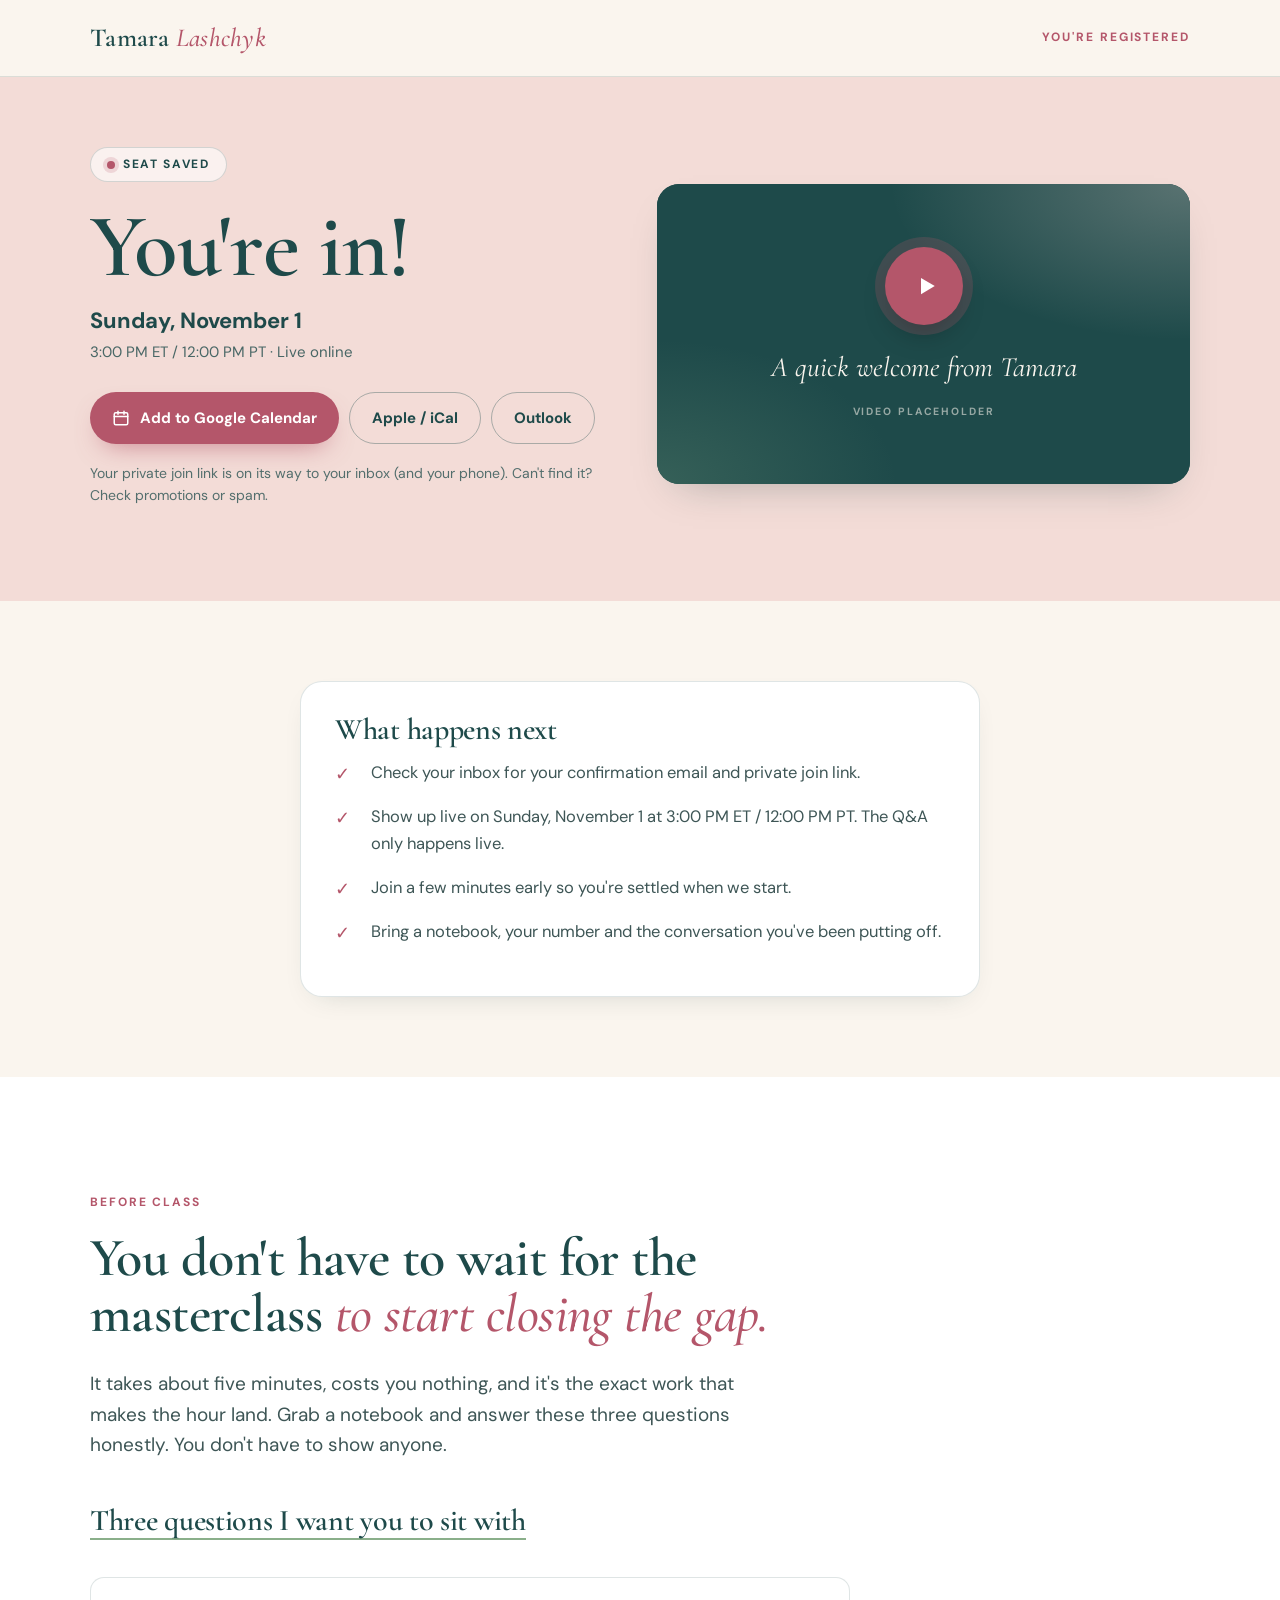
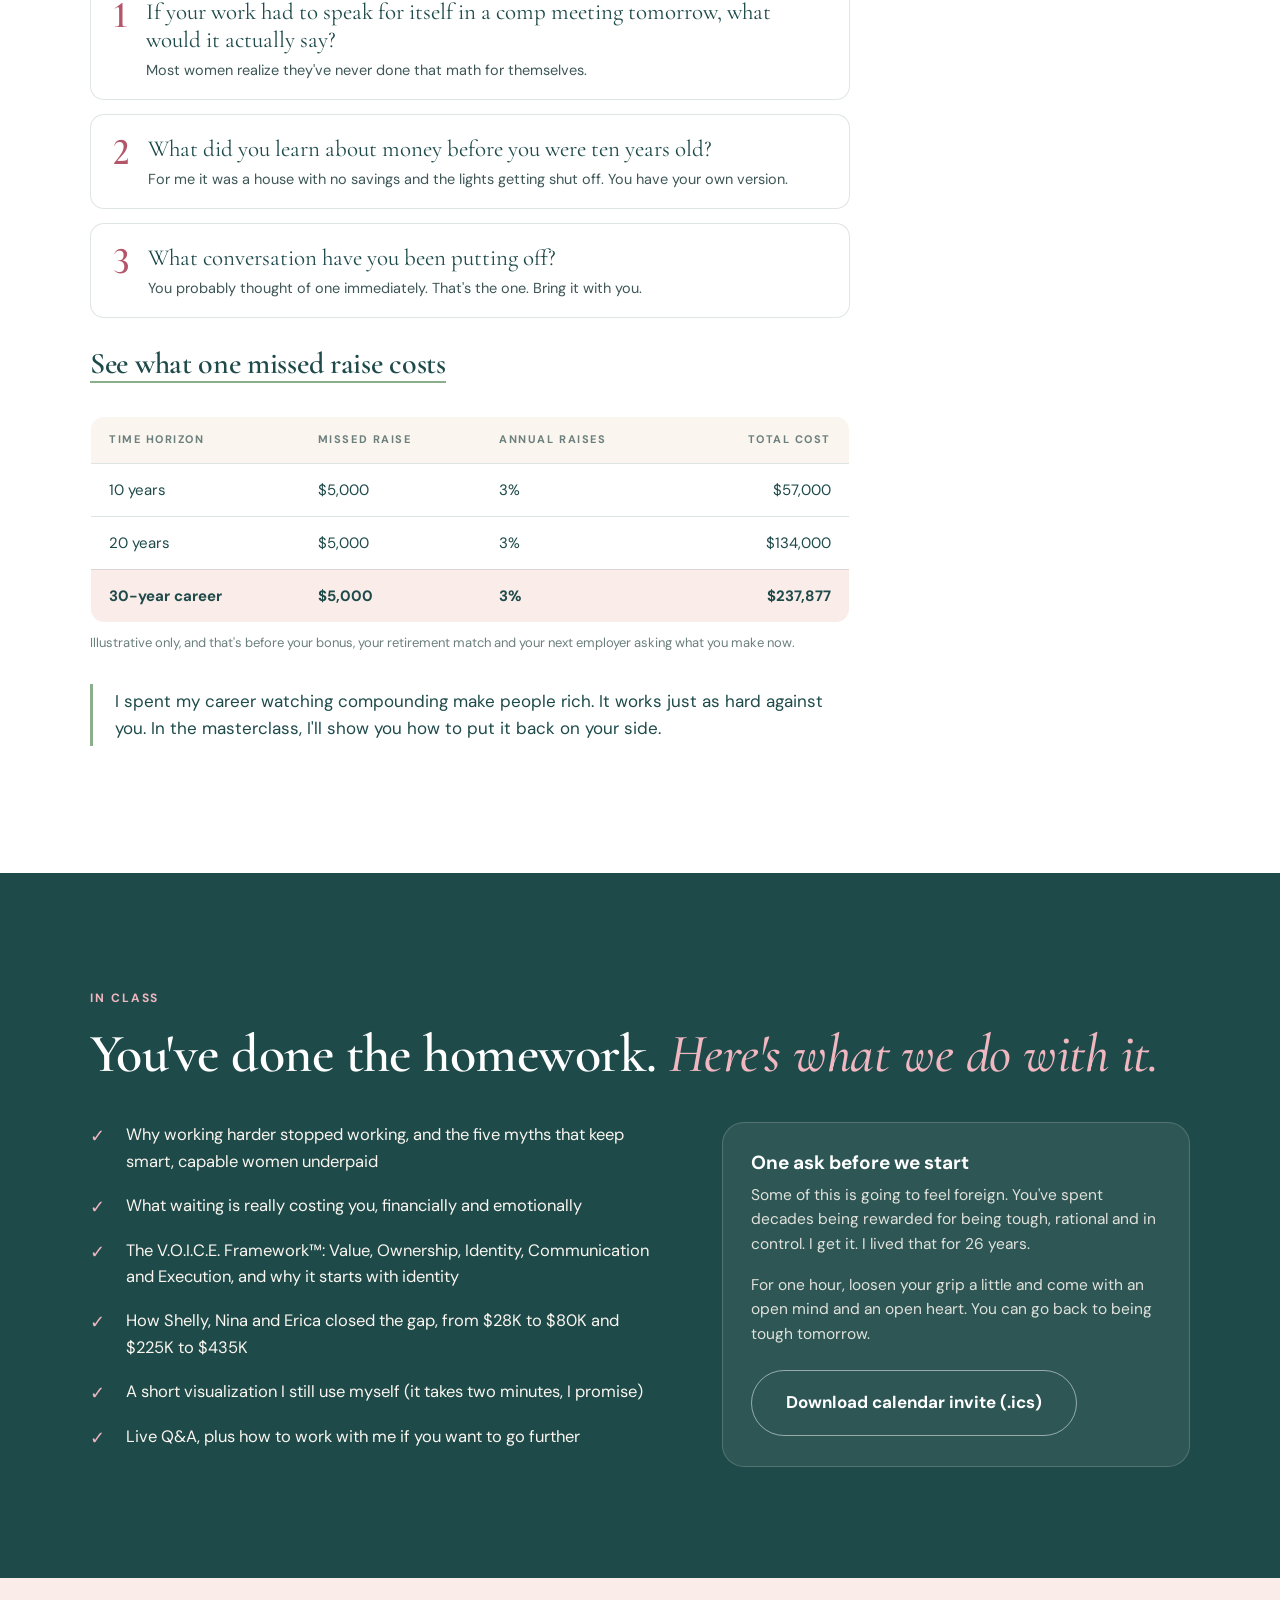
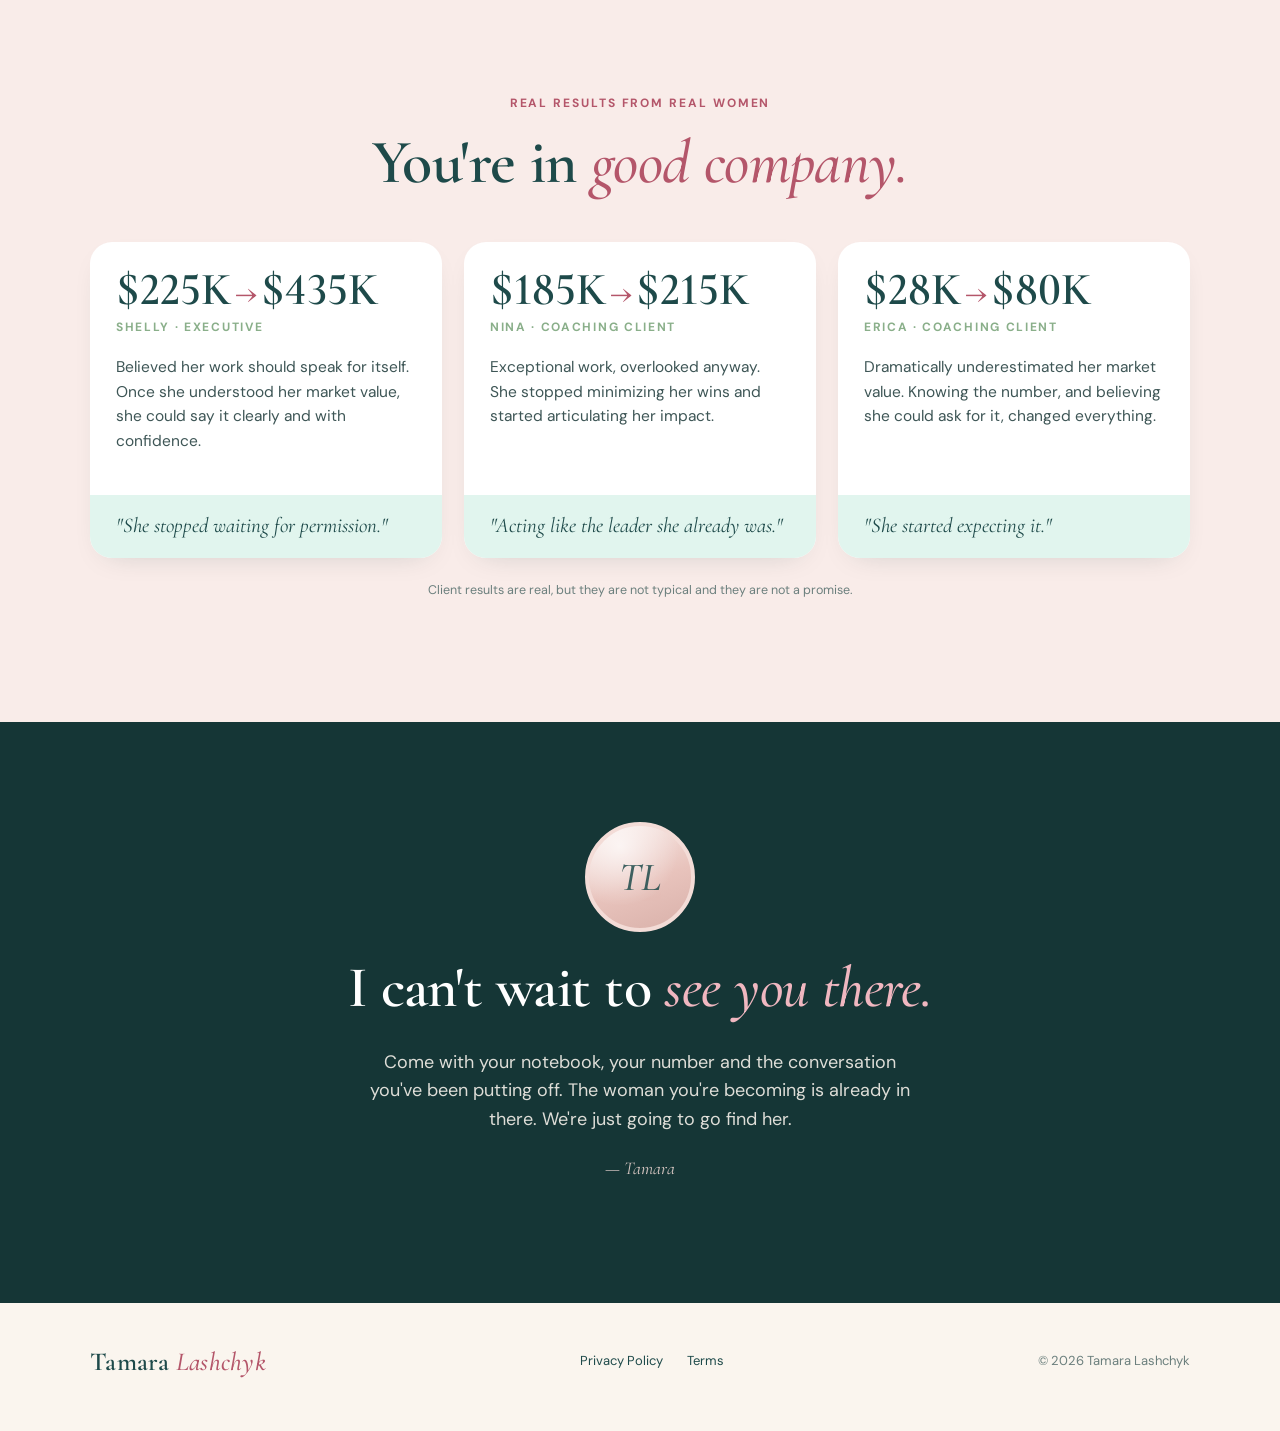
==== commit ce687c9e: "Footers: link Privacy Policy and Terms, remove disclaimer Both pages now link to policies.tamaralash" ====
--- a/confirmation.html
+++ b/confirmation.html
@@ -188,13 +188,11 @@
       <div class="footer__row">
         <a class="wordmark" href="https://tamaralashchyk.com/">Tamara <span>Lashchyk</span></a>
         <nav>
-          <a href="#">Privacy Policy</a>
-          <a href="#">Terms</a>
-          <a href="#">Disclaimer</a>
+          <a href="https://policies.tamaralashchyk.com/privacy" target="_blank" rel="noopener">Privacy Policy</a>
+          <a href="https://policies.tamaralashchyk.com/terms" target="_blank" rel="noopener">Terms</a>
         </nav>
         <span>© <span data-year>2026</span> Tamara Lashchyk</span>
       </div>
-      <p><strong>Disclaimer:</strong> What you take from this masterclass will depend on many factors, including your effort, your situation, your employer and your market. Client results shared are real but not typical, and no one can guarantee how another person or organization will respond. Nothing here is financial, legal or employment advice.</p>
     </div>
   </footer>
 
--- a/assets/css/styles.css
+++ b/assets/css/styles.css
@@ -388,8 +388,10 @@
   padding: 34px 32px 24px;
   box-shadow: var(--shadow);
 }
-.form-card h2 { font-size: 36px; margin: 0 0 4px; }
-.form-card__when { font-size: 14.5px; font-weight: 700; color: var(--teal); margin: 0 0 20px; }
+/* Centered header; equal side padding keeps it truly centered and clear of the close button */
+.form-card__eyebrow { display: block; text-align: center; margin-bottom: 10px; padding: 0 44px; }
+.form-card__eyebrow > span { white-space: nowrap; }
+.form-card h2 { font-size: 34px; line-height: 1.1; margin: 0 0 18px; padding: 0 44px; text-align: center; text-wrap: balance; }
 
 /* Pop-up */
 .modal {
@@ -424,30 +426,12 @@
 }
 .modal__close:hover { background: var(--blush); }
 html.modal-open { overflow: hidden; }
-.form-card__fine {
-  font-size: 12px;
-  color: var(--muted);
-  margin: 14px 0 0;
-}
-.form-card__perks {
-  display: flex;
-  flex-wrap: wrap;
-  gap: 6px 18px;
-  margin-top: 16px;
-  font-size: 13.5px;
-  font-weight: 700;
-  color: var(--teal);
-}
-.form-card__perks span::before {
-  content: "✓";
-  color: var(--rose);
-  margin-right: 6px;
-}
 .ghl-embed iframe {
+  display: block;
   width: 100%;
   min-height: 430px;
   border: 0;
-  border-radius: 8px;
+  background: transparent;
 }
 
 /* Preview form (shown until a GHL form ID is configured) */
@@ -980,7 +964,6 @@
   justify-content: space-between;
   gap: 24px;
   flex-wrap: wrap;
-  margin-bottom: 22px;
 }
 .footer nav { display: flex; gap: 24px; flex-wrap: wrap; }
 .footer nav a { text-decoration: none; color: var(--teal); }
@@ -1373,7 +1356,8 @@
   .hero h1 { font-size: 40px; }
   .hero__sub { font-size: 23px; }
   .form-card { padding: 30px 20px 20px; }
-  .form-card h2 { font-size: 30px; padding-right: 36px; }
+  .form-card h2 { font-size: 28px; padding: 0 12px; }
+  .form-card__eyebrow { font-size: 10.5px; letter-spacing: 0.1em; padding: 0 40px; }
   .btn--lg { width: 100%; padding: 18px 24px; font-size: 18px; }
   .featured__logos { gap: 26px 20px; }
   .featured__logo { flex: 0 0 calc(50% - 10px); }
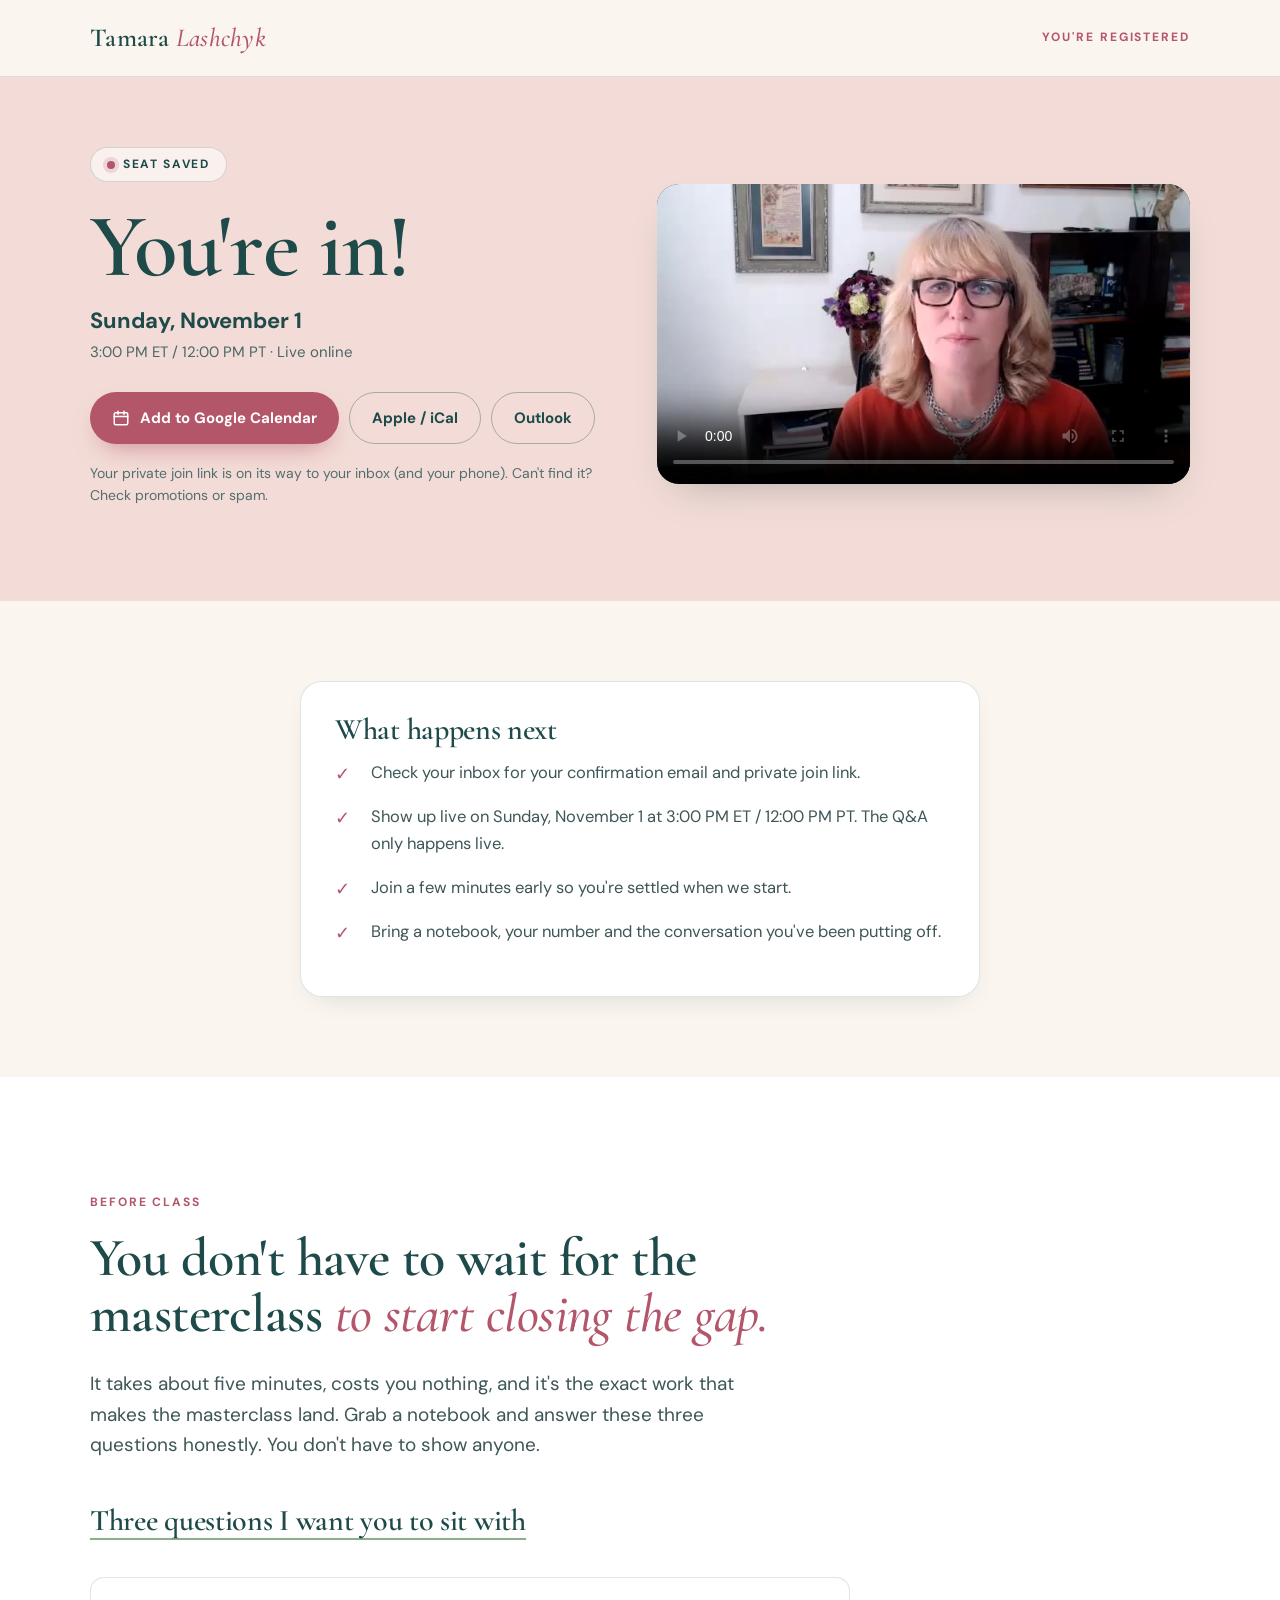
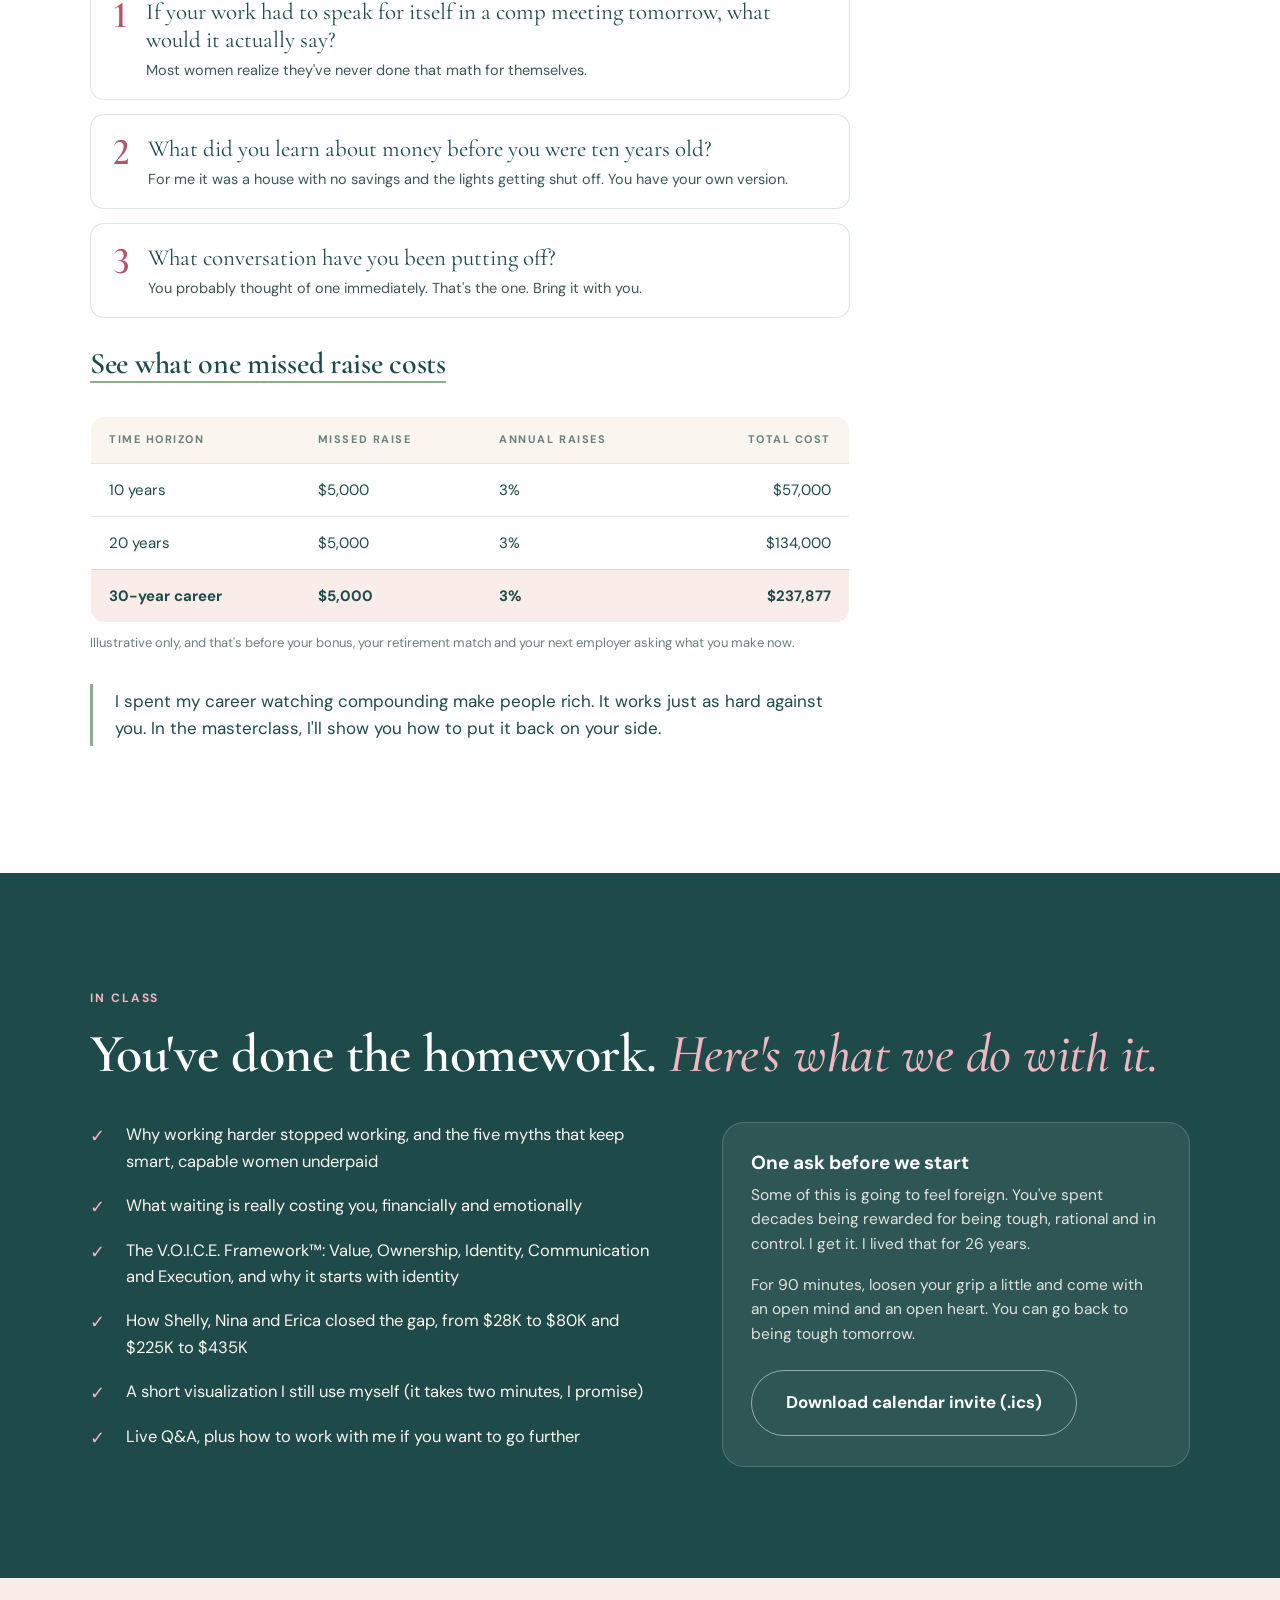
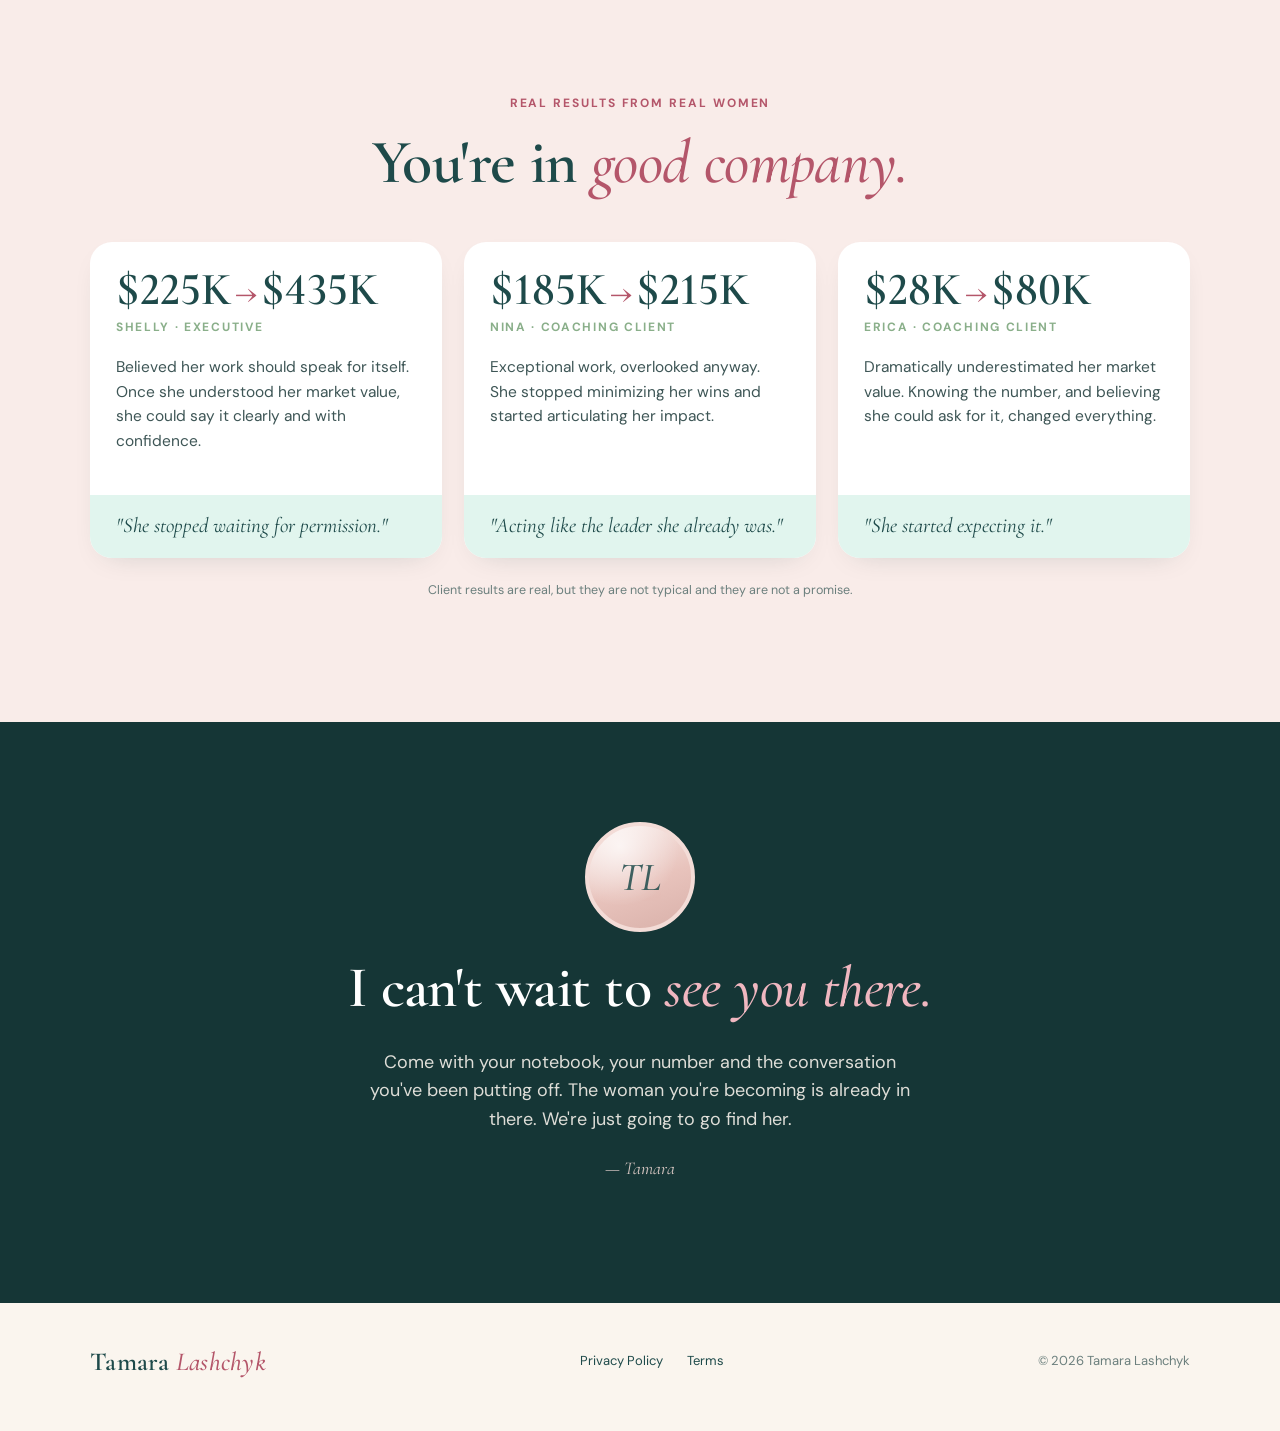
==== commit c01ddb16: "Masterclass is 90 minutes: update copy and calendar invites - Calendar invites (Google, Outlook, .ic" ====
--- a/confirmation.html
+++ b/confirmation.html
@@ -76,7 +76,7 @@
       <div class="wrap">
         <span class="eyebrow">Before class</span>
         <h2>You don't have to wait for the masterclass <em>to start closing the gap.</em></h2>
-        <p class="lede">It takes about five minutes, costs you nothing, and it's the exact work that makes the hour land. Grab a notebook and answer these three questions honestly. You don't have to show anyone.</p>
+        <p class="lede">It takes about five minutes, costs you nothing, and it's the exact work that makes the masterclass land. Grab a notebook and answer these three questions honestly. You don't have to show anyone.</p>
 
         <div class="before__body">
           <div>
@@ -133,7 +133,7 @@
           <div class="setup-card">
             <h4>One ask before we start</h4>
             <p>Some of this is going to feel foreign. You've spent decades being rewarded for being tough, rational and in control. I get it. I lived that for 26 years.</p>
-            <p>For one hour, loosen your grip a little and come with an open mind and an open heart. You can go back to being tough tomorrow.</p>
+            <p>For 90 minutes, loosen your grip a little and come with an open mind and an open heart. You can go back to being tough tomorrow.</p>
             <a class="btn btn--ghost" href="#" data-cal="ics">Download calendar invite (.ics)</a>
           </div>
         </div>
--- a/assets/css/styles.css
+++ b/assets/css/styles.css
@@ -97,7 +97,7 @@
 }
 .eyebrow--light { color: var(--rose-light); }
 
-.h2 { font-size: clamp(40px, 5vw, 62px); }
+.h2 { font-size: clamp(40px, 5vw, 62px); text-wrap: balance; }
 .lede { font-size: 19px; color: var(--body); }
 
 .split-head {
@@ -320,20 +320,27 @@
   margin: 0 auto 40px;
 }
 .hero .lede { max-width: 680px; margin: 0 auto 40px; }
-.hero__visual { max-width: 760px; margin: 0 auto; }
-.hero__photo { aspect-ratio: 16 / 10; box-shadow: var(--shadow); }
+.hero__visual { position: relative; max-width: 720px; margin: 0 auto 100px; }
+.hero__photo { aspect-ratio: 4 / 3; box-shadow: var(--shadow); }
+.hero__photo img { object-position: 50% 22%; }
+.meet__photo img { object-position: 50% 15%; }
 .hero__cta { margin-top: 36px; }
 .hero__note { font-size: 14px; color: var(--teal); opacity: 0.8; margin: 16px 0 0; }
 .btn--lg { font-size: 19px; padding: 20px 56px; }
 /* Countdown (overlay on hero photo) */
+/* Countdown card straddles the bottom edge of the hero photo */
 .countdown-wrap {
   position: absolute;
-  left: 0;
-  right: 0;
+  left: 50%;
   bottom: 0;
+  transform: translate(-50%, 50%);
   z-index: 2;
-  padding: 70px 20px 22px;
-  background: linear-gradient(180deg, transparent 0%, rgba(21, 54, 54, 0.82) 60%);
+  width: max-content;
+  max-width: calc(100% - 24px);
+  padding: 14px 22px 16px;
+  border-radius: 18px;
+  background: var(--teal);
+  box-shadow: 0 18px 36px -18px rgba(21, 54, 54, 0.6);
   text-align: center;
 }
 .countdown-wrap__label {
@@ -353,10 +360,8 @@
   min-width: 74px;
   padding: 10px 6px 8px;
   border-radius: 12px;
-  background: rgba(250, 245, 238, 0.12);
-  border: 1px solid rgba(250, 245, 238, 0.25);
-  backdrop-filter: blur(6px);
-  -webkit-backdrop-filter: blur(6px);
+  background: rgba(250, 245, 238, 0.1);
+  border: 1px solid rgba(250, 245, 238, 0.2);
   color: var(--white);
 }
 .countdown__num {
@@ -647,6 +652,7 @@
   box-shadow: var(--shadow-soft);
 }
 .meet__tag--a { top: 110px; right: 10px; }
+@media (max-width: 900px) { .meet__tag--a { top: auto; bottom: 56px; right: 12px; } }
 .meet__tag--b { bottom: 100px; left: 16px; }
 .meet__copy { padding: 90px 60px 90px 70px; }
 .meet__copy h2 { font-size: clamp(36px, 4vw, 52px); }
@@ -813,20 +819,33 @@
 .cost-section { background: var(--teal); color: var(--linen); }
 .cost-section h2 { color: var(--white); }
 .cost-section h2 em { color: var(--rose-light); }
+/* Text on the left (headline, then body); tiles stacked on the right */
+.cost__grid {
+  display: grid;
+  grid-template-columns: 1fr 1fr;
+  gap: 70px;
+  align-items: center;
+}
+.cost__text .h2 { margin-bottom: 24px; }
 .cost {
   display: grid;
-  grid-template-columns: repeat(3, 1fr);
-  gap: 18px;
-  max-width: 980px;
-  margin: 0 auto;
+  grid-template-columns: 1fr;
+  gap: 14px;
 }
 .cost__tile {
+  display: grid;
+  grid-template-columns: auto 1fr;
+  grid-template-areas: "num label" "num caption";
+  column-gap: 26px;
+  align-items: center;
   background: rgba(250, 245, 238, 0.06);
   border: 1px solid rgba(250, 245, 238, 0.16);
   border-radius: var(--radius-lg);
-  padding: 30px 28px;
+  padding: 22px 28px;
 }
 .cost__tile small {
+  grid-area: label;
+  align-self: end;
   font-size: 12px;
   letter-spacing: 0.16em;
   text-transform: uppercase;
@@ -834,30 +853,25 @@
   color: var(--rose-light);
 }
 .cost__tile b {
+  grid-area: num;
   font-variant-numeric: lining-nums;
-  display: block;
-  font-family: var(--serif);
-  font-size: 58px;
+  font-family: var(--serif);
+  font-size: 52px;
   font-weight: 600;
-  line-height: 1.05;
+  line-height: 1;
   color: var(--white);
-  margin: 10px 0 6px;
-}
-.cost__tile span { font-size: 14.5px; opacity: 0.8; }
+  min-width: 4.6em;
+}
+.cost__tile span { grid-area: caption; align-self: start; font-size: 14.5px; opacity: 0.8; margin-top: 4px; }
 .cost__tile--hero { background: var(--blush); border-color: var(--blush); color: var(--teal); }
 .cost__tile--hero small { color: var(--rose); }
 .cost__tile--hero b { color: var(--teal); }
-.cost__note { text-align: center; font-size: 13px; opacity: 0.7; margin-top: 18px; }
-.cost__copy {
-  max-width: 720px;
-  margin: 56px auto 0;
-  text-align: center;
-  font-size: 20px;
-  line-height: 1.55;
-}
+.cost__note { font-size: 13px; opacity: 0.7; margin: 14px 0 0; }
+.cost__copy { font-size: 19px; line-height: 1.6; }
+.cost__copy p { margin: 0; }
 .cost__copy strong { color: var(--blush); }
-.cost-cta { text-align: center; margin-top: 40px; }
-.cost-cta .showup__note { color: rgba(250, 245, 238, 0.7); }
+.cost-cta { margin-top: 34px; }
+.cost-cta .showup__note { color: rgba(250, 245, 238, 0.7); margin-top: 14px; }
 
 /* ---------- FAQ accordion ---------- */
 .faq-grid {
@@ -1053,7 +1067,8 @@
   opacity: 0.55;
 }
 .before__body { max-width: 760px; }
-.video iframe { position: absolute; inset: 0; width: 100%; height: 100%; border: 0; }
+.video iframe, .video video { position: absolute; inset: 0; width: 100%; height: 100%; border: 0; }
+.video video { object-fit: cover; background: #000; }
 .video__note {
   position: relative;
   min-height: 100%;
@@ -1335,11 +1350,17 @@
   .faq-grid,
   .final__grid,
   .meet__grid { grid-template-columns: 1fr; gap: 36px; }
-  .hero__photo { aspect-ratio: 4 / 3.4; }
+  .hero__photo { aspect-ratio: 4 / 3.6; }
+  .hero__visual { margin-bottom: 92px; }
   .hero__photo .photo__ph { bottom: 38%; }
   .hero .lede { margin-bottom: 30px; }
   .split-head { margin-bottom: 40px; }
-  .results, .fit, .cost { grid-template-columns: 1fr; }
+  .results, .fit, .cost, .cost__grid { grid-template-columns: 1fr; }
+  /* Phones: headline, body, tiles, then the button */
+  .cost__grid { display: flex; flex-direction: column; align-items: stretch; gap: 0; }
+  .cost__text { display: contents; }
+  .cost__stack { order: 1; margin-top: 36px; }
+  .cost-cta { order: 2; }
   .meet__visual { min-height: 460px; }
   .meet__photo { top: 40px; bottom: 40px; left: 24px; right: 24px; }
   .meet__copy { padding: 60px 24px 70px; }
@@ -1374,7 +1395,8 @@
   .voice__letter { font-size: 64px; }
   .creds { grid-template-columns: 1fr; }
   .result__num { font-size: 40px; }
-  .cost__tile b { font-size: 48px; }
+  .cost__tile { grid-template-columns: 1fr; grid-template-areas: "label" "num" "caption"; padding: 20px 22px; }
+  .cost__tile b { font-size: 44px; min-width: 0; margin: 6px 0 2px; }
   .quiz__body { padding: 28px 20px 24px; }
   .quiz__q { font-size: 26px; }
   .c-hero h1 { font-size: 60px; }
@@ -1383,3 +1405,16 @@
   .btn--stack { padding: 14px 28px; width: 100%; }
   .math-table th, .math-table td { padding: 12px 10px; }
 }
+
+/* Very small phones: keep the countdown card inside the screen */
+@media (max-width: 360px) {
+  .countdown-wrap { padding: 12px 10px 12px; }
+  .countdown { gap: 5px; }
+  .countdown__cell { min-width: 52px; padding: 8px 4px 6px; }
+  .countdown__num { font-size: 26px; }
+  .countdown__unit { font-size: 8.5px; letter-spacing: 0.1em; }
+  .voice { grid-template-columns: 1fr; }
+  .math-table { font-size: 13px; }
+  .math-table th { font-size: 9.5px; letter-spacing: 0.06em; }
+  .math-table th, .math-table td { padding: 10px 6px; }
+}
